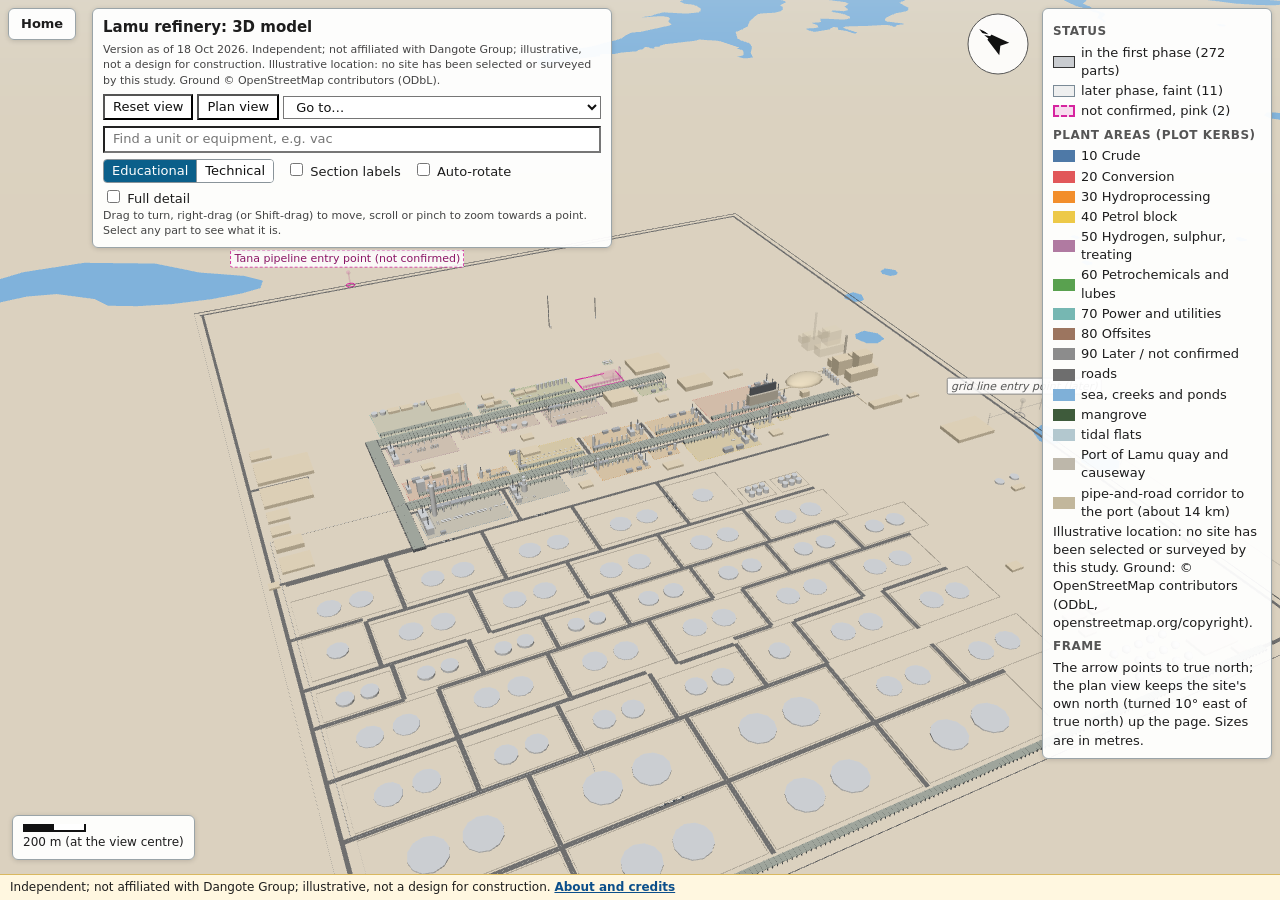
==== 3d/index.html @ 3d07bb98 "Lamu refinery: an illustrative concept (site as of 18 Oct 2026)" ====
<!DOCTYPE html>
<html lang="en">
<head>
<meta charset="utf-8">
<meta name="viewport" content="width=device-width, initial-scale=1">
<title>Lamu refinery: 3D model</title>
<style>
  :root { --ink: #1d1d1d; --muted: #555; --panel: rgba(255,255,255,0.94); --line: #9aa4a8; --basis: #2e7d32;
          --est: #b8860b; --rough: #9c4a1a; }
  html, body { margin: 0; height: 100%; overflow: hidden; font: 13px/1.4 system-ui, "Segoe UI", Arial, sans-serif;
               color: var(--ink); background: #dfe8ee; }
  #view { position: absolute; inset: 0; }
  .panel { position: absolute; background: var(--panel); border: 1px solid var(--line); border-radius: 6px;
           padding: 8px 10px; box-shadow: 0 1px 5px rgba(0,0,0,0.15); box-sizing: border-box; }
  #home { position: absolute; top: 8px; left: 8px; padding: 6px 12px; font-weight: 600; text-decoration: none;
          color: var(--ink); }
  #home:hover { background: #fff; }
  #head { top: 8px; left: 92px; max-width: 520px; }
  #head h1 { font-size: 15px; margin: 0 0 4px; }
  #head .stamp { font-size: 11px; color: #444; }
  #head .tools { margin-top: 6px; display: flex; flex-wrap: wrap; gap: 4px; align-items: center; }
  #head button, #head select, #head input[type=search] { font: inherit; padding: 2px 8px; }
  #head .opts { margin-top: 6px; display: flex; flex-wrap: wrap; gap: 4px 12px; align-items: center; }
  #head .opts label { white-space: nowrap; }
  .seg { display: inline-flex; border: 1px solid #8a949a; border-radius: 4px; overflow: hidden; }
  .seg button { border: 0; background: #fff; padding: 2px 9px; cursor: pointer; }
  .seg button + button { border-left: 1px solid #8a949a; }
  .seg button[aria-pressed=true] { background: #0b5f8a; color: #fff; }
  .find { position: relative; margin-top: 6px; }
  #find { width: 100%; box-sizing: border-box; }
  #hits { position: absolute; left: 0; right: 0; top: 100%; z-index: 5; background: #fff; border: 1px solid var(--line);
          border-radius: 0 0 4px 4px; box-shadow: 0 2px 6px rgba(0,0,0,0.2); display: none; max-height: 50vh; overflow: auto; }
  #hits button { display: block; width: 100%; text-align: left; border: 0; border-bottom: 1px solid #eee; background: #fff;
                 padding: 4px 8px; cursor: pointer; }
  #hits button:hover, #hits button.on { background: #e8f2f8; }
  #hits small { display: block; color: var(--muted); font-size: 11px; }
  #hits .none { padding: 4px 8px; color: var(--muted); }
  #head select { max-width: 100%; min-width: 0; }
  #tour { flex: 1 1 120px; }
  #keybtn { display: none; }
  #legend { top: 8px; right: 8px; width: 230px; max-height: calc(100% - 40px); overflow: auto; }
  #legend h2, #info h2 { font-size: 12px; margin: 6px 0 4px; text-transform: uppercase; letter-spacing: 0.04em;
                         color: var(--muted); }
  #legend .row { display: flex; align-items: center; margin: 2px 0; }
  .sw { width: 22px; height: 12px; margin-right: 6px; flex: none; box-sizing: border-box; }
  .sw.base { background: #c9ccd0; border: 1px solid #333; }
  .sw.later { background: rgba(201,204,208,0.3); border: 1px solid #7a8a96; }
  .sw.nc { background: rgba(214,36,159,0.15); border: 2px dashed #d6249f; }
  #info { left: 8px; bottom: 66px; width: 380px; max-height: calc(100% - 305px); overflow: auto; display: none; }
  #info .kicker { font-size: 11px; color: var(--muted); text-transform: uppercase; letter-spacing: 0.04em;
                  margin-right: 24px; }
  #info h3 { font-size: 15px; margin: 2px 24px 6px 0; }
  #info p { margin: 0 0 6px; }
  #info table { border-collapse: collapse; margin-bottom: 4px; }
  #info td { padding: 1px 8px 1px 0; vertical-align: top; }
  #info td:first-child { color: var(--muted); }
  #info .close { position: sticky; float: right; top: 0; margin: -2px -4px 0 6px; z-index: 2; cursor: pointer;
                 width: 28px; height: 28px; padding: 0;
                 border: 1px solid #b9c0c4; border-radius: 50%; background: #fff; font-size: 15px; line-height: 1;
                 font-weight: 700; color: #333; }
  #info .close:hover { background: #f1f1f1; }
  #info h3 { margin-right: 0; }
  #info .sec { border-left: 4px solid; padding: 1px 0 2px 8px; margin: 8px 0; }
  #info .sec h2 { margin-top: 2px; }
  #info .sec.what { border-color: #4e79a7; } #info .sec.what h2 { color: #35587d; }
  #info .sec.why { border-color: #76b7b2; } #info .sec.why h2 { color: #3f7a76; }
  #info .sec.mass { border-color: #59a14f; } #info .sec.mass h2 { color: #3b7434; }
  #info .sec.energy { border-color: #e8a33d; } #info .sec.energy h2 { color: #9a6200; }
  #info .sec.streams { border-color: #8e6bb0; } #info .sec.streams h2 { color: #654687; }
  #info .sec ul { margin: 2px 0; padding-left: 16px; } #info .sec li { margin: 1px 0; }
  #info .sure { margin: 6px 0 2px; font-size: 12px; color: var(--muted); }
  #info details { margin: 4px 0; }
  #info summary { cursor: pointer; color: #234; }
  #info .small { font-size: 11px; color: var(--muted); }
  #info .note { font-size: 12px; padding: 3px 6px; border-radius: 3px; background: #f6eef4; margin-bottom: 6px; }
  .chip { display: inline-block; padding: 0 7px; border-radius: 9px; color: #fff; font-size: 11px; line-height: 17px;
          font-weight: 600; margin-right: 6px; vertical-align: 1px; white-space: nowrap; }
  h2 .chip { text-transform: none; letter-spacing: 0; margin-left: 6px; }
  .chip.basis { background: var(--basis); } .chip.est { background: var(--est); } .chip.rough { background: var(--rough); }
  #north { position: absolute; right: 250px; top: 12px; width: 64px; height: 64px; }
  #scale { position: absolute; left: 12px; bottom: 14px; }
  #scale .bar { height: 6px; border: 2px solid #111; border-top: none; background:
                linear-gradient(90deg, #111 50%, #fff 50%); }
  #scale .txt { font-size: 12px; margin-top: 2px; }
  #tip { position: absolute; pointer-events: none; background: #222; color: #fff; padding: 2px 6px;
         border-radius: 3px; font-size: 12px; display: none; white-space: nowrap; }
  #labels div { position: absolute; transform: translate(-50%, -100%); font-size: 11px; white-space: nowrap;
                background: rgba(255,255,255,0.85); border: 1px solid #888; border-radius: 2px; padding: 0 3px;
                pointer-events: none; }
  #labels div.nc { border: 1px dashed #d6249f; color: #8a1666; }
  #labels div.later { color: #555; font-style: italic; }
  #labels div.sec { font-size: 12px; font-weight: 600; padding: 1px 5px; border-left-width: 4px; }
  #msg { position: absolute; top: 40%; left: 50%; transform: translate(-50%, -50%); display: none;
         max-width: 520px; font-size: 14px; }
  #caption { position: absolute; left: 50%; bottom: 7%; transform: translateX(-50%); display: none; max-width: 80%;
             text-align: center; font-size: 4.6vh; font-weight: 600; color: #fff; text-shadow: 0 2px 8px rgba(0,0,0,0.6);
             pointer-events: none; }
  body.clean .ui { display: none !important; }
  @media (max-width: 700px) {
    #home { top: 6px; left: 6px; padding: 5px 10px; }
    #head { top: 6px; left: 76px; right: 6px; max-width: none; padding: 6px 8px; }
    #head h1 { font-size: 13px; margin: 0 0 2px; }
    #head .stamp { font-size: 10px; line-height: 1.3; }
    #head .help, #head .gen { display: none; }
    #head .find, #head .opts { margin-top: 4px; }
    #head .opts { font-size: 12px; gap: 3px 10px; }
    body.info-open #north, body.info-open #scale, body.info-open #legend, body.key-open #north,
    body.key-open #scale { display: none; }
    #head .tools { margin-top: 4px; }
    #keybtn { display: inline-block; }
    #legend { display: none; top: auto; bottom: 8px; left: 6px; right: 6px; width: auto; max-height: 45%; }
    #legend.open { display: block; }
    #info { left: 0; right: 0; bottom: 0; width: auto; max-height: 48%; border-radius: 10px 10px 0 0; }
    #north { right: 8px; top: auto; bottom: 52px; width: 44px; height: 44px; }
    #scale { left: 8px; bottom: 8px; padding: 4px 6px; }
  }
</style>
<meta name="color-scheme" content="only light">
<style>
  /* Site round 3: a phone in dark mode must not darken the page's buttons, menus and boxes (the 3D page's
     "Technical" button went white on white). The page is light only, and every control has its own colours;
     :where() keeps these weaker than any rule of the page's own. */
  :root { color-scheme: only light; --pubbar: 26px; }
  :where(button, select, input, textarea) { color: #111; background-color: #fff; }
  @media (max-width: 760px) { :root { --pubbar: 42px; } }
  #pubbar { position: fixed; left: 0; right: 0; bottom: 0; z-index: 3000; box-sizing: border-box; height: var(--pubbar);
            margin: 0; padding: 4px 10px; font: 12px/1.35 system-ui, "Segoe UI", Arial, sans-serif; color: #1d1d1d;
            background: #fff7e0; border-top: 1px solid #d9b860; }
  #pubbar a { color: #0b4f8a; font-weight: 600; white-space: nowrap; }
  #fsbtn { margin-left: 8px; font: inherit; font-weight: 600; padding: 0 8px; border: 1px solid #b08a2c;
           border-radius: 4px; background: #fff; color: #1d1d1d; }
  #fsbtn[hidden] { display: none; }
  body.pubfixed { position: relative; height: calc(100% - var(--pubbar)); }
  body.pubflow #pubbar { position: sticky; flex: none; height: auto; }
</style>
<style>
  #ctlbtn { display: none; }
  @media (max-width: 700px), (max-height: 500px) {
    #head h1 { display: flex; align-items: center; justify-content: space-between; gap: 8px; }
    #ctlbtn { display: inline-block; font: inherit; font-size: 12px; font-weight: 600; padding: 2px 8px; white-space: nowrap; }
    body:not(.ctl-open) #head .stamp, body:not(.ctl-open) #head .tools, body:not(.ctl-open) #head .find,
    body:not(.ctl-open) #head .opts, body:not(.ctl-open) #head .help { display: none; }
  }
  @media (max-height: 500px) and (min-width: 701px) {
    #home { top: 6px; left: 6px; padding: 5px 10px; }
    #head { top: 6px; left: 76px; right: auto; max-width: 52%; padding: 6px 8px; max-height: calc(100% - 12px); overflow: auto; }
    #head h1 { font-size: 13px; margin: 0 0 2px; }
    #head .stamp { font-size: 10px; line-height: 1.3; }
    #head .help { display: none !important; }
    #keybtn { display: inline-block; }
    #legend { display: none; top: 6px; right: 6px; bottom: 6px; width: 240px; max-height: none; }
    #legend.open { display: block; }
    #info { left: auto; right: 6px; top: 6px; bottom: 6px; width: min(380px, 46%); max-height: none; }
    #north { right: 8px; top: auto; bottom: 52px; width: 44px; height: 44px; }
    #scale { left: 8px; bottom: 8px; padding: 4px 6px; }
    body.info-open #north, body.info-open #scale, body.info-open #legend, body.key-open #north,
    body.key-open #scale { display: none; }
  }
</style>
</head>
<body class="pubfixed">
<div id="view"></div>
<div id="labels" class="ui"></div>
<a id="home" class="panel ui" href="../index.html" title="Back to the Lamu site home page">Home</a>
<div id="head" class="panel ui">
  <h1>Lamu refinery: 3D model</h1>
  <div class="stamp">Version as of 18 Oct 2026. Independent; not affiliated with Dangote Group; illustrative, not a design for construction. Illustrative location: no site has been selected or surveyed by this study. Ground © OpenStreetMap contributors (ODbL).</div>
  <div class="tools">
    <button id="reset" type="button">Reset view</button>
    <button id="plan" type="button">Plan view</button>
    <button id="keybtn" type="button">Key</button>
    <select id="tour" aria-label="Go to a view"><option value="">Go to…</option></select>
  </div>
  <div class="find"><input id="find" type="search" placeholder="Find a unit or equipment, e.g. vac"
    aria-label="Find a unit or equipment" autocomplete="off" spellcheck="false"><div id="hits" role="listbox"></div></div>
  <div class="opts">
    <span class="seg" role="group" aria-label="Information"><button id="m-edu" type="button" aria-pressed="true">Educational</button><button id="m-tech" type="button" aria-pressed="false">Technical</button></span>
    <label><input id="all" type="checkbox"> Section labels</label>
    <label><input id="spin" type="checkbox"> Auto-rotate</label>
    <label title="Every part at full detail at any distance. For strong computers."><input id="fulldetail" type="checkbox"> Full detail</label>
  </div>
  <div class="stamp help">Drag to turn, right-drag (or Shift-drag) to move, scroll or pinch to zoom towards a point.
    Select any part to see what it is.</div>
</div>
<div id="legend" class="panel ui"></div>
<div id="info" class="panel ui"></div>
<svg id="north" class="ui" viewBox="-32 -32 64 64" aria-label="North arrow">
  <circle r="30" fill="rgba(255,255,255,0.9)" stroke="#555"/>
  <g id="needle"><polygon points="0,-24 8,8 0,3 -8,8" fill="#111"/>
    <text x="0" y="-11" font-size="11" text-anchor="middle" fill="#fff" font-weight="bold">N</text></g>
</svg>
<div id="scale" class="panel ui"><div class="bar" id="bar"></div><div class="txt" id="scaletxt"></div></div>
<div id="tip" class="ui"></div>
<div id="caption"></div>
<div id="msg" class="panel"></div>
<script src="vendor/three.min.js"></script>
<script src="vendor/OrbitControls.js"></script>
<script src="viewer_kit_process.js"></script>
<script src="viewer_kit_site.js"></script>
<script src="scene.js"></script>
<script>
(function () {
  "use strict";
  var t0 = performance.now();
  var NC = "#d6249f";
  var msg = document.getElementById("msg");
  function fail(text) { msg.textContent = text; msg.style.display = "block"; }
  if (!window.THREE || !THREE.OrbitControls) { fail("The 3D drawing library did not load. Try reloading the page."); return; }
  if (!window.SCENE) { fail("The model data did not load. Try reloading the page."); return; }
  var S = window.SCENE, ext = S.extent;
  var cx = (ext[0] + ext[2]) / 2, cy = (ext[1] + ext[3]) / 2;
  var size = Math.max(ext[2] - ext[0], ext[3] - ext[1]);
  function P(x, y, h) { return new THREE.Vector3(x - cx, h, -(y - cy)); }
  function rad(deg) { return (deg || 0) * Math.PI / 180; }
  var opt = {};
  decodeURIComponent(location.hash.slice(1)).split("&").forEach(function (p) {
    if (!p) return;
    var i = p.indexOf("=");
    opt[i < 0 ? p : p.slice(0, i)] = i < 0 ? true : p.slice(i + 1);
  });
  var PUBLIC = !!(S.meta && S.meta.public);
  var PRIVATE = !!opt["private"] && !PUBLIC;
  var CLEAN = (opt.film || opt.shot || opt.solo || opt.look) && !opt.ui;
  if (CLEAN) document.body.classList.add("clean");
  var KIT = window.KIT = window.KIT || {kinds: {}};
  KIT.kinds = KIT.kinds || {};
  var DEFAULT_STYLE = {ground: 0xd8cfbd, pad: 0xcfc5b0, road: 0x6e6e6e, sea: 0x7fb0d8, metal: 0xc9ccd0,
    metalDark: 0xa9adb3, steel: 0x5a5f66, rail: 0xb5b84a, concrete: 0xbdb7aa, building: 0xd9cdb4, edge: 0x3a3d42,
    stackBand: 0xb8413a, flame: 0xf2a33a};
  KIT.style = KIT.style || {};
  Object.keys(DEFAULT_STYLE).forEach(function (k) { if (KIT.style[k] === undefined) KIT.style[k] = DEFAULT_STYLE[k]; });
  var ST = KIT.style;
  var SKY_TOP = "#9cc0e0", SKY_LOW = "#e8eef1";
  function hex(c) { return new THREE.Color(c); }
  var host = document.getElementById("view");
  var renderer;
  try { renderer = new THREE.WebGLRenderer({ antialias: true, preserveDrawingBuffer: true }); }
  catch (e) { fail("This browser could not start WebGL, which the 3D view needs: " + e.message); return; }
  renderer.setPixelRatio(Math.min(1.5, window.devicePixelRatio || 1));
  host.appendChild(renderer.domElement);
  var scene = new THREE.Scene();
  scene.background = new THREE.Color(SKY_LOW);
  var skyDome = (function () {
    var g = new THREE.SphereGeometry(1, 32, 16), pos = g.attributes.position, col = [], lo = hex(SKY_LOW), hi = hex(SKY_TOP);
    for (var i = 0; i < pos.count; i++) {
      var u = Math.max(0, Math.min(1, pos.getY(i) / 0.45)), c = lo.clone().lerp(hi, Math.pow(u, 0.7));
      col.push(c.r, c.g, c.b);
    }
    g.setAttribute("color", new THREE.Float32BufferAttribute(col, 3));
    var m = new THREE.Mesh(g, new THREE.MeshBasicMaterial({vertexColors: true, side: THREE.BackSide, fog: false,
                                                         depthWrite: false, depthTest: false}));
    m.renderOrder = -10; m.frustumCulled = false;
    scene.add(m);
    return m;
  })();
  scene.fog = new THREE.Fog(SKY_LOW, 4000, 20000);
  var camera = new THREE.PerspectiveCamera(45, 1, 1, size * 20);
  var controls = new THREE.OrbitControls(camera, renderer.domElement);
  controls.enableDamping = true;
  controls.maxPolarAngle = Math.PI / 2 + 0.25;
  controls.screenSpacePanning = false;
  controls.maxDistance = size * 2;
  scene.add(new THREE.HemisphereLight(0xffffff, 0xb9ad97, 0.55));
  var sun = new THREE.DirectionalLight(0xffffff, 0.55);
  sun.position.set(-0.45, 1, 0.75);
  scene.add(sun);
  var fill = new THREE.DirectionalLight(0xffffff, 0.12);
  fill.position.set(0.6, 0.4, -0.7);
  scene.add(fill);
  var mats = {};
  function lambert(name, col, extra) {
    if (mats[name]) return mats[name];
    var o = {color: col};
    for (var k in extra || {}) o[k] = extra[k];
    return (mats[name] = new THREE.MeshLambertMaterial(o));
  }
  function edgeLine() { return mats.vEdge || (mats.vEdge = new THREE.LineBasicMaterial({color: ST.edge,
    transparent: true, opacity: 0.5})); }
  var BIG = 8 * size;
  var cell = 100; while (size / cell > 60) cell *= 2;
  if (PRIVATE) {
    var gsize = Math.ceil(size / cell) * cell;
    var grid = new THREE.GridHelper(gsize, gsize / cell, 0xb9b29c, 0xcdc6b2);
    grid.position.y = 0.05;
    scene.add(grid);
  }
  function clipHalf(poly, a, b, c) {
    var out = [];
    poly.forEach(function (p, i) {
      var q = poly[(i + 1) % poly.length], fp = a * p[0] + b * p[1] + c, fq = a * q[0] + b * q[1] + c;
      if (fp >= 0) out.push(p);
      if ((fp >= 0) !== (fq >= 0)) { var u = fp / (fp - fq); out.push([p[0] + u * (q[0] - p[0]), p[1] + u * (q[1] - p[1])]); }
    });
    return out;
  }
  function seaPoly(s) {
    var sh = S.items.filter(function (it) { return it.id === s.from; })[0];
    if (!sh || s.poly.length < 3) return s.poly;
    var th = rad(sh.rot), a = -Math.sin(th), b = Math.cos(th), c = -(a * sh.x + b * sh.y);
    var mx = 0, my = 0;
    s.poly.forEach(function (p) { mx += p[0] / s.poly.length; my += p[1] / s.poly.length; });
    if (a * mx + b * my + c < 0) { a = -a; b = -b; c = -c; }
    var big = clipHalf(SQUARE, a, b, c);
    if (S.sea.length === 1) landPoly = clipHalf(SQUARE, -a, -b, -c);
    return big.length >= 3 ? big : s.poly;
  }
  var H = BIG / 2, SQUARE = [[cx - H, cy - H], [cx + H, cy - H], [cx + H, cy + H], [cx - H, cy + H]], landPoly = SQUARE;
  function flat(poly, mat, y) {
    var shape = new THREE.Shape(poly.map(function (p) { return new THREE.Vector2(p[0] - cx, p[1] - cy); }));
    var m = new THREE.Mesh(new THREE.ShapeGeometry(shape), mat);
    m.rotation.x = -Math.PI / 2; m.position.y = y;
    scene.add(m);
    return m;
  }
  var G = S.ground, GROUND_COL = {water: ST.sea, inland: ST.sea, tidal: 0xb3c8cf, mangrove: 0x3e5b3b,
                                  paved: ST.concrete};
  function groundFlat(outer, holes, col, order, name) {
    var shape = new THREE.Shape(outer.map(function (p) { return new THREE.Vector2(p[0] - cx, p[1] - cy); }));
    (holes || []).forEach(function (h) {
      shape.holes.push(new THREE.Path(h.map(function (p) { return new THREE.Vector2(p[0] - cx, p[1] - cy); })));
    });
    var m = new THREE.Mesh(new THREE.ShapeGeometry(shape), lambert("g-" + name, col, {depthWrite: false}));
    m.rotation.x = -Math.PI / 2; m.renderOrder = order; m.name = "ground-" + name;
    scene.add(m);
    return m;
  }
  if (G) {
    groundFlat(SQUARE, [], ST.ground, -9, "land");
    var ORDER = {water: -8, inland: -8, tidal: -7, mangrove: -6, paved: -5};
    Object.keys(ORDER).forEach(function (k) {
      (G[k] || []).forEach(function (p) { groundFlat(p.outer, p.holes, GROUND_COL[k], ORDER[k], k); });
    });
    (G.piers || []).forEach(function (pl) {
      for (var i = 0; i + 1 < pl.line.length; i++) {
        var a = pl.line[i], b = pl.line[i + 1], L = Math.hypot(b[0] - a[0], b[1] - a[1]);
        if (L < 0.5) continue;
        var m = new THREE.Mesh(new THREE.PlaneGeometry(L + 12, 12), lambert("g-pier", ST.concrete, {depthWrite: false}));
        m.rotation.order = "YXZ"; m.rotation.y = Math.atan2(b[1] - a[1], b[0] - a[0]); m.rotation.x = -Math.PI / 2;
        m.position.copy(P((a[0] + b[0]) / 2, (a[1] + b[1]) / 2, 0)); m.renderOrder = -4; scene.add(m);
      }
    });
  } else {
    S.sea.forEach(function (s) { flat(seaPoly(s), lambert("sea", ST.sea), 0); });
    flat(landPoly.length >= 3 ? landPoly : SQUARE, lambert("ground", ST.ground), 0);
  }
  var shores = {}; S.shorelines.forEach(function (id) { shores[id] = true; });
  var plotOf = {}, replaced = {};
  (S.equipment || []).forEach(function (e) { if (e.plot) plotOf[e.plot] = true; if (e.ly) replaced[e.ly] = true; });
  var PAD_H = 0.3, KERB_H = 0.35, KERB_W = 0.6;
  var dash = Math.max(2, size / 150);
  function colourOf(it) { return it.status === "not-confirmed" ? NC : it.colour; }
  function faceMat(it, solidOpacity, col) {
    var c = col !== undefined ? col : colourOf(it), key = "f" + new THREE.Color(c).getHexString() + it.status + solidOpacity;
    if (mats[key]) return mats[key];
    if (it.status === "base" && solidOpacity === 1) return (mats[key] = new THREE.MeshLambertMaterial({ color: c }));
    var op = it.status === "base" ? solidOpacity : (it.status === "later" ? 0.22 : 0.16);
    return (mats[key] = new THREE.MeshLambertMaterial({ color: c, transparent: true, opacity: op, depthWrite: false }));
  }
  function edgeMat(it, col) {
    var c = hex(col !== undefined ? col : colourOf(it));
    if (it.status === "not-confirmed")
      return new THREE.LineDashedMaterial({ color: NC, dashSize: dash, gapSize: dash * 0.7 });
    if (it.status === "later")
      return new THREE.LineBasicMaterial({ color: c, transparent: true, opacity: 0.75 });
    return new THREE.LineBasicMaterial({ color: c.clone().multiplyScalar(0.45) });
  }
  function lines(geom, it, col) {
    var l = new THREE.LineSegments(geom, edgeMat(it, col));
    if (it.status === "not-confirmed") l.computeLineDistances();
    return l;
  }
  function solid(geom, it, opacity, col) {
    var g = new THREE.Group();
    var mesh = new THREE.Mesh(geom, faceMat(it, opacity, col));
    g.add(mesh); g.add(lines(new THREE.EdgesGeometry(geom, 30), it, col));
    return { group: g, pick: mesh };
  }
  function pad(it) {
    var g = new THREE.Group(), area = colourOf(it);
    var tint = hex(ST.pad).lerp(hex(area), 0.1);
    var slab = new THREE.Mesh(new THREE.BoxGeometry(it.w, PAD_H, it.d), faceMat(it, 1, tint.getHex()));
    slab.position.y = PAD_H / 2; g.add(slab);
    var kerbMat = faceMat(it, 1, hex(area).lerp(hex(ST.concrete), 0.25).getHex());
    [[0, it.d / 2 - KERB_W / 2, it.w, KERB_W], [0, -it.d / 2 + KERB_W / 2, it.w, KERB_W],
     [it.w / 2 - KERB_W / 2, 0, KERB_W, it.d], [-it.w / 2 + KERB_W / 2, 0, KERB_W, it.d]].forEach(function (k) {
      var m = new THREE.Mesh(new THREE.BoxGeometry(k[2], KERB_H, k[3]), kerbMat);
      m.position.set(k[0], PAD_H + KERB_H / 2, -k[1]); g.add(m);
    });
    if (it.status === "not-confirmed") {
      var e = lines(new THREE.EdgesGeometry(new THREE.BoxGeometry(it.w, PAD_H + KERB_H + 0.2, it.d)), it);
      e.position.y = (PAD_H + KERB_H) / 2; g.add(e);
    }
    return { group: g, pick: slab, top: PAD_H, base: true };
  }
  function rack(it) {
    var r = solid(new THREE.BoxGeometry(it.w, it.h, it.d), it, 0.3, ST.steel);
    var alongX = it.w >= it.d, L = alongX ? it.w : it.d, B = alongX ? it.d : it.w;
    var n = Math.max(2, Math.min(60, Math.round(L / Math.max(6, L / 24)))), pts = [];
    for (var i = 0; i <= n; i++) {
      var s = -L / 2 + L * i / n, hh = it.h / 2;
      var q = [[s, -hh, -B / 2], [s, hh, -B / 2], [s, hh, -B / 2], [s, hh, B / 2], [s, hh, B / 2], [s, -hh, B / 2],
               [s, 0, -B / 2], [s, 0, B / 2]];
      q.forEach(function (v) { pts.push(alongX ? new THREE.Vector3(v[0], v[1], v[2])
                                              : new THREE.Vector3(v[2], v[1], v[0])); });
    }
    r.group.add(lines(new THREE.BufferGeometry().setFromPoints(pts), it, ST.steel));
    return r;
  }
  function lineKind(it) {
    var l = it.label || "";
    if (shores[it.id]) return "shore";
    if (/sterile area/i.test(l)) return "sterile";
    if (/subsea/i.test(l)) return "subsea";
    if (/corridor/i.test(l)) return "corridor";
    if (/fence/i.test(l)) return "fence";
    if (/road/i.test(l)) return "road";
    return "strip";
  }
  function strip(it) {
    var k = lineKind(it), col = k === "road" ? ST.road : k === "fence" ? ST.steel : k === "shore" ? 0xc8bc9f : undefined;
    var wide = k === "fence" ? 0.25 : k === "shore" ? 4 : Math.max(it.d, 1.5), tall = Math.max(it.h, k === "road" ? 0.12 : 0.4);
    var g = new THREE.Group();
    var mesh = new THREE.Mesh(new THREE.BoxGeometry(it.w, tall, wide), faceMat(it, 1, col));
    mesh.position.y = tall / 2; g.add(mesh);
    if (it.status === "not-confirmed") {
      g.add(lines(new THREE.BufferGeometry().setFromPoints(
        [new THREE.Vector3(-it.w / 2, tall + 0.3, 0), new THREE.Vector3(it.w / 2, tall + 0.3, 0)]), it));
    }
    return { group: g, pick: mesh, top: tall, base: true };
  }
  function corridor(it) {
    var g = new THREE.Group(), L = it.w + it.d, W = it.d;
    var track = new THREE.Mesh(new THREE.BoxGeometry(L, 0.3, W * 0.5), lambert("corr-track", 0xc2b79c));
    track.position.set(0, 0.15, -W * 0.18); g.add(track);
    var road = new THREE.Mesh(new THREE.BoxGeometry(L, 0.25, W * 0.25), lambert("road", ST.road));
    road.position.set(0, 0.13, W * 0.3); g.add(road);
    [-0.36, -0.27, -0.18, -0.09, 0].forEach(function (f, i) {
      var r = i < 2 ? 0.61 : 0.31;
      var p = new THREE.Mesh(new THREE.CylinderGeometry(r, r, L, 10), lambert("metal", ST.metal));
      p.rotation.z = Math.PI / 2; p.position.set(0, 0.3 + 0.6 + r, f * W); g.add(p);
    });
    return { group: g, pick: track, top: 2, base: true };
  }
  function subsea(it) {
    var g = new THREE.Group();
    var l = new THREE.Line(new THREE.BufferGeometry().setFromPoints([new THREE.Vector3(-it.w / 2, 0.5, 0),
      new THREE.Vector3(it.w / 2, 0.5, 0)]), new THREE.LineBasicMaterial({color: 0x3f74a3}));
    g.add(l);
    var rib = new THREE.Mesh(new THREE.PlaneGeometry(it.w, Math.max(it.d, 25)),
      new THREE.MeshBasicMaterial({color: 0x2c5a85, transparent: true, opacity: 0.55, depthWrite: false}));
    rib.rotation.x = -Math.PI / 2; rib.position.y = 0.2; rib.renderOrder = -3; g.add(rib);
    var pick = new THREE.Mesh(new THREE.BoxGeometry(it.w, 1, Math.max(it.d, 6)), faceMat(it, 1));
    pick.visible = false; pick.position.y = 0.5; g.add(pick);
    return { group: g, pick: pick, top: 1, base: true };
  }
  function sterile(it) {
    var R = Math.max(it.w, it.d) / 2, wr = Math.max(2, R * 0.008), g = new THREE.Group();
    var ring = new THREE.Mesh(new THREE.RingGeometry(R - wr, R, 128), faceMat(it, 1, 0xc39a5c));
    ring.rotation.x = -Math.PI / 2; ring.position.y = 0.15; g.add(ring);
    if (KIT.kinds.flare) ring.visible = false;
    return { group: g, pick: ring, top: 0.2, base: true };
  }
  function pin(it) {
    var rr = 3, tall = Math.max(it.h, 60);
    var g = new THREE.Group();
    var stem = new THREE.Mesh(new THREE.CylinderGeometry(rr, rr, tall, 12), faceMat(it, 1));
    stem.position.y = tall / 2; g.add(stem);
    var ball = new THREE.Mesh(new THREE.SphereGeometry(rr * 3, 20, 12), faceMat(it, 1));
    ball.position.y = tall; g.add(ball);
    var ring = [], R = rr * 6;
    for (var i = 0; i < 48; i++) {
      var a0 = 2 * Math.PI * i / 48, a1 = 2 * Math.PI * (i + 1) / 48;
      ring.push(new THREE.Vector3(R * Math.cos(a0), 0.3, R * Math.sin(a0)),
                new THREE.Vector3(R * Math.cos(a1), 0.3, R * Math.sin(a1)));
    }
    g.add(lines(new THREE.BufferGeometry().setFromPoints(ring), it));
    stem.userData.item = it; ball.userData.item = it;
    return { group: g, pick: ball, also: stem, top: tall + rr * 3, base: true };
  }
  var picks = [], labels = [], labelHost = document.getElementById("labels"), itemGroups = [];
  var byId = {};
  S.items.forEach(function (it) {
    byId[it.id] = {type: "item", it: it};
    if (replaced[it.id]) return;
    var r;
    if (plotOf[it.id]) r = pad(it);
    else if (it.shape === "box") r = solid(new THREE.BoxGeometry(it.w, it.h, it.d), it, 1,
                                           it.status === "base" ? ST.building : undefined);
    else if (it.shape === "cylinder") {
      var geo = new THREE.CylinderGeometry(it.w / 2, it.w / 2, it.h, 40);
      geo.scale(1, 1, it.d / it.w);
      r = solid(geo, it, 1, it.status === "base" ? ST.metal : undefined);
    } else if (it.shape === "rack") r = rack(it);
    else if (it.shape === "line") r = lineKind(it) === "sterile" ? sterile(it) : lineKind(it) === "subsea" ? subsea(it)
                                   : lineKind(it) === "corridor" ? corridor(it) : strip(it);
    else r = pin(it);
    var g = r.group;
    g.position.copy(P(it.x, it.y, r.base ? 0 : it.h / 2));
    g.rotation.y = rad(it.rot);
    scene.add(g);
    itemGroups.push({group: g, it: it});
    r.pick.userData.item = it; picks.push(r.pick); if (r.also) picks.push(r.also);
    it._group = g;
    if (PRIVATE || it.shape === "point") {
      var el = document.createElement("div");
      el.textContent = it.label;
      if (it.status !== "base") el.className = it.status === "later" ? "later" : "nc";
      labelHost.appendChild(el);
      labels.push({ el: el, it: it, at: P(it.x, it.y, (r.top || it.h) + 15), always: it.shape === "point" });
    }
  });
  var ctx = {THREE: THREE, style: ST, mats: {}};
  function genericLod(group, d) {
    group.children.forEach(function (c) {
      var n = c.name;
      if (n === "access") c.visible = d < 600;
      else if (n === "detail") c.visible = d < 1200;
      else if (n === "deck") c.visible = d < 1800;
      else if (n === "edges") c.visible = d < 2500;
    });
  }
  var UBOX = new THREE.BoxGeometry(1, 1, 1);
  function FB(kind) { this.kind = kind; this.parts = []; this.edges = []; }
  FB.prototype.add = function (geo, mat, x, y, z, sx, sy, sz, ry, edge) {
    var m = new THREE.Mesh(geo, mat);
    m.position.set(x, y, z); m.scale.set(sx, sy, sz); m.rotation.y = ry || 0;
    this.parts.push(m);
    if (edge) { var e = new THREE.LineSegments(edgeGeo(geo), edgeLine()); e.position.copy(m.position);
                e.scale.copy(m.scale); e.rotation.copy(m.rotation); this.edges.push(e); }
  };
  FB.prototype.done = function () {
    var g = new THREE.Group(), b = new THREE.Group(), e = new THREE.Group();
    b.name = "body"; e.name = "edges";
    this.parts.forEach(function (p) { b.add(p); }); this.edges.forEach(function (p) { e.add(p); });
    g.add(b); if (this.edges.length) g.add(e);
    g.userData.kit = "fallback"; g.name = this.kind;
    return g;
  };
  var EG = {};
  function edgeGeo(geo) { return EG[geo.uuid] || (EG[geo.uuid] = new THREE.EdgesGeometry(geo, 30)); }
  var GCYL = new THREE.CylinderGeometry(0.5, 0.5, 1, 40), GCYLS = new THREE.CylinderGeometry(0.5, 0.5, 1, 10),
      GCONE = new THREE.CylinderGeometry(0.02, 0.5, 1, 40), GSPH = new THREE.SphereGeometry(0.5, 32, 16),
      GDOME = new THREE.SphereGeometry(0.5, 40, 10, 0, Math.PI * 2, 0, Math.PI / 2);
  function fallback(eq) {
    var D = eq.dims || {}, O = eq.opts || {}, z0 = 0, top = Math.max(1, (eq.top || 5) - (eq.z0 || 0));
    var L = (eq.fp && eq.fp[0]) || 10, W = (eq.fp && eq.fp[1]) || 10, b = new FB(eq.kind);
    var metal = lambert("fbMetal", ST.metal), dark = lambert("fbDark", ST.metalDark), steel = lambert("fbSteel", ST.steel),
        conc = lambert("fbConc", ST.concrete), bld = lambert("fbBld", ST.building);
    var d = D.d || Math.min(L, W), h = D.h || top, i, n;
    switch (eq.kind) {
      case "tank_cone": case "tank_dome": case "tank_floating":
        b.add(GCYL, metal, 0, h / 2, 0, d, h, d, 0, true);
        if (eq.kind === "tank_cone") b.add(GCONE, dark, 0, h + d * 0.04, 0, d, d * 0.08, d);
        else if (eq.kind === "tank_dome") b.add(GDOME, dark, 0, h, 0, d, d * 0.24, d);
        else b.add(GCYL, dark, 0, h - 1.2, 0, d * 0.97, 0.3, d * 0.97);
        break;
      case "sphere":
        var ys = top - d / 2;
        b.add(GSPH, metal, 0, ys, 0, d, d, d, 0, false);
        for (i = 0; i < 8; i++) { var a = i * Math.PI / 4;
          b.add(GCYLS, steel, Math.cos(a) * d * 0.45, ys / 2, Math.sin(a) * d * 0.45, 0.9, ys, 0.9); }
        break;
      case "chimney":
        b.add(GCYL, conc, 0, h / 2, 0, d, h, d, 0, true);
        for (i = 0; i < 3; i++) b.add(GCYL, lambert("fbBand", ST.stackBand), 0, h - 2 - i * 8, 0, d * 1.02, 3, d * 1.02);
        break;
      case "flare":
        h = D.h || top;
        b.add(GCYL, steel, 0, h / 2, 0, Math.max(1.5, (O.tip_d || 1.5) * 1.2), h, Math.max(1.5, (O.tip_d || 1.5) * 1.2));
        b.add(GCONE, lambert("fbFlame", ST.flame), 0, h + 3, 0, 4, 6, 4);
        break;
      case "bund":
        var hb = D.h || top;
        [[0, W / 2, L, 0.6], [0, -W / 2, L, 0.6], [L / 2, 0, 0.6, W], [-L / 2, 0, 0.6, W]].forEach(function (k) {
          b.add(UBOX, conc, k[0], hb / 2, -k[1], k[2], hb, k[3], 0, false); });
        break;
      case "spm":
        b.add(GCYL, lambert("fbBuoy", 0xd9a33a), 0, 1.5, 0, 12, 3, 12, 0, true);
        break;
      case "trestle": case "jetty_head": case "conveyor":
        var deckT = eq.kind === "conveyor" ? 2.5 : 1.5, yd = top - deckT, step = eq.kind === "conveyor" ? 20 : 30;
        b.add(UBOX, eq.kind === "conveyor" ? bld : conc, 0, yd + deckT / 2, 0, L, deckT, W, 0, true);
        n = Math.max(1, Math.round(L / step));
        for (i = 0; i <= n; i++) b.add(GCYLS, eq.kind === "conveyor" ? steel : conc, -L / 2 + L * i / n, yd / 2, 0,
                                       eq.kind === "conveyor" ? 0.6 : 1.4, yd, eq.kind === "conveyor" ? 0.6 : 1.4);
        break;
      case "coke_dome":
        b.add(GDOME, bld, 0, 0, 0, L, (D.h || top) * 2, W, 0, true);
        break;
      default:
        b.add(UBOX, eq.kind === "cfb_boiler" ? metal : bld, 0, top / 2, 0, L, top, W, 0, true);
    }
    return b.done();
  }
  function buildEq(eq) {
    var k = KIT.kinds[eq.kind], g = null;
    if (k && k.build) {
      try { g = k.build(eq, ctx); } catch (err) { if (window.console) console.warn("kit build failed", eq.id, err); }
    }
    if (!g) g = fallback(eq);
    return g;
  }
  function kitOf(eq, g) { return (g && g.userData && g.userData.kit) || (KIT.kinds[eq.kind] && KIT.kinds[eq.kind].kit) ||
                                 "fallback"; }
  function baseOf(eq) { return eq.plot ? PAD_H : 0; }
  function placeGroup(g, eq) {
    g.position.copy(P(eq.x, eq.y, baseOf(eq) + (eq.z0 || 0)));
    g.rotation.y = rad(eq.rot);
    g.updateMatrixWorld(true);
  }
  function mergeGeoms(list, isMesh) {
    var g0 = list[0].g, names = Object.keys(g0.attributes).sort(), nv = 0, ni = 0;
    list.forEach(function (e) { var c = e.g.attributes.position.count; nv += c; ni += e.g.index ? e.g.index.count : c; });
    var arrs = {};
    names.forEach(function (n) { arrs[n] = new Float32Array(nv * g0.attributes[n].itemSize); });
    var I = nv > 65535 ? new Uint32Array(ni) : new Uint16Array(ni);
    var v = new THREE.Vector3(), nm = new THREE.Matrix3(), vo = 0, io = 0;
    list.forEach(function (e) {
      var g = e.g, m = e.m, c = g.attributes.position.count, k;
      nm.getNormalMatrix(m);
      names.forEach(function (n) {
        var a = g.attributes[n], s = a.itemSize, dst = arrs[n], o = vo * s;
        if (n === "position" || n === "normal") {
          for (k = 0; k < c; k++) {
            v.fromBufferAttribute(a, k);
            if (n === "position") v.applyMatrix4(m); else v.applyMatrix3(nm).normalize();
            dst[o++] = v.x; dst[o++] = v.y; dst[o++] = v.z;
          }
        } else {
          for (k = 0; k < c; k++) {
            dst[o++] = a.getX(k); if (s > 1) dst[o++] = a.getY(k); if (s > 2) dst[o++] = a.getZ(k); if (s > 3) dst[o++] = a.getW(k);
          }
        }
      });
      var flip = isMesh && m.determinant() < 0, idx = g.index ? g.index.array : null, cnt = idx ? idx.length : c;
      if (isMesh) {
        for (k = 0; k + 2 < cnt; k += 3) {
          var a0 = idx ? idx[k] : k, a1 = idx ? idx[k + 1] : k + 1, a2 = idx ? idx[k + 2] : k + 2;
          I[io++] = vo + a0;
          if (flip) { I[io++] = vo + a2; I[io++] = vo + a1; } else { I[io++] = vo + a1; I[io++] = vo + a2; }
        }
      } else for (k = 0; k < cnt; k++) I[io++] = vo + (idx ? idx[k] : k);
      vo += c;
    });
    var out = new THREE.BufferGeometry();
    names.forEach(function (n) { out.setAttribute(n, new THREE.BufferAttribute(arrs[n], g0.attributes[n].itemSize)); });
    out.setIndex(new THREE.BufferAttribute(io === I.length ? I : I.slice(0, io), 1));
    out.computeBoundingSphere(); out.computeBoundingBox();
    return out;
  }
  var ghostCache = {};
  function statusMat(mat, status) {
    if (status === "base") return mat;
    var key = mat.uuid + status;
    if (ghostCache[key]) return ghostCache[key];
    var m = mat.clone();
    m.transparent = true; m.depthWrite = false;
    m.opacity = (status === "later" ? 0.3 : 0.24) * (mat.opacity === undefined ? 1 : mat.opacity);
    if (status === "not-confirmed" && m.color) m.color = m.color.clone().lerp(hex(NC), 0.55);
    return (ghostCache[key] = m);
  }
  var FAR_D = 1400, MOVE_FAR_D = 450, slow = false, FULL = false;
  var IC = new THREE.CylinderGeometry(0.5, 0.5, 1, 12), IH = new THREE.SphereGeometry(0.5, 12, 4, 0, Math.PI * 2, 0, Math.PI / 2),
      ICX = new THREE.CylinderGeometry(0.5, 0.5, 1, 10).rotateZ(Math.PI / 2), IS = new THREE.SphereGeometry(0.5, 12, 8);
  function farParts(eq) {
    var D = eq.dims || {}, O = eq.opts || {}, out = [], top = Math.max(1, (eq.top || 5) - (eq.z0 || 0));
    var L = (eq.fp && eq.fp[0]) || 10, W = (eq.fp && eq.fp[1]) || 10, i, n;
    function put(geo, col, x, y, z, sx, sy, sz) { out.push({g: geo, col: col, m: new THREE.Matrix4().compose(
      new THREE.Vector3(x, y, z), new THREE.Quaternion(), new THREE.Vector3(sx, sy, sz))}); }
    var d = D.d || Math.min(L, W), h = D.h || top;
    switch (eq.kind) {
      case "column": case "vacuum_column": case "drum_v": case "reactor": case "heater_cyl":
      case "tank_cone": case "tank_dome": case "tank_floating": case "chimney":
        var rt = eq.kind === "vacuum_column" && O.d_top ? O.d_top : d, hs = eq.kind === "heater_cyl" ? h : top - rt * 0.25;
        if (eq.kind === "vacuum_column") { put(IC, "metal", 0, h * 0.25, 0, d, h * 0.5, d); put(IC, "metal", 0, h * 0.625, 0, rt, h * 0.25 + 1, rt); }
        else put(IC, eq.kind === "chimney" ? "concrete" : "metal", 0, Math.min(h, hs) / 2, 0, d, Math.min(h, hs), d);
        if (/column|drum_v|reactor/.test(eq.kind)) put(IH, "metal", 0, Math.min(h, hs) - 0.01, 0, rt, rt * 0.5, rt);
        if (eq.kind === "heater_cyl" && O.stack_h) put(IC, "steel", 0, (h + O.stack_h) / 2, 0, d * 0.25, O.stack_h - h, d * 0.25);
        break;
      case "drum_h": case "desalter": case "exchanger":
        var nv = eq.kind === "drum_h" ? 1 : Math.max(1, Math.round(O.n || 2)), dl = D.l || L;
        var rows = eq.kind === "exchanger" ? Math.ceil(nv / 2) : nv, pitch = W / rows;
        for (i = 0; i < rows; i++) put(ICX, "metal", 0, d * 0.5 + 1.4, -W / 2 + pitch * (i + 0.5), dl, d, d);
        break;
      case "rack":
        var tiers = Math.max(1, Math.round(O.tiers || 3)), yt = 6 + 2.2 * (tiers - 1), rl = D.l || L, rw = D.w || W;
        for (i = 0; i < tiers; i++) put(UBOX, "pipe", 0, 6 + 2.2 * i + 0.35, 0, rl, 0.7, rw * 0.9);
        n = Math.max(1, Math.round(rl / 12));
        for (i = 0; i <= n; i++) put(UBOX, "steel", -rl / 2 + rl * i / n, yt / 2, 0, 0.5, yt, rw);
        break;
      case "sphere":
        put(IS, "metal", 0, top - d / 2, 0, d, d, d);
        break;
      case "heater_box": case "reformer":
        put(UBOX, "metal", 0, h / 2, 0, D.w || L, h, D.d || W);
        if (O.stack_h) put(IC, "steel", 0, (h + O.stack_h) / 2, 0, 3, Math.max(1, O.stack_h - h), 3);
        break;
      case "bund":
        var hb = D.h || top;
        [[0, W / 2, L, 0.6], [0, -W / 2, L, 0.6], [L / 2, 0, 0.6, W], [-L / 2, 0, 0.6, W]].forEach(function (k) {
          put(UBOX, "concrete", k[0], hb / 2, -k[1], k[2], hb, k[3]); });
        if (!(eq.opts && eq.opts.role)) put(UBOX, "gravel", 0, 0.12, 0, L, 0.25, W);
        break;
      case "flare":
        put(IC, "steel", 0, h / 2, 0, 2.5, h, 2.5);
        break;
      case "trestle": case "jetty_head": case "conveyor":
        put(UBOX, eq.kind === "conveyor" ? "building" : "concrete", 0, top - 1.25, 0, L, 2.5, W);
        break;
      case "spm":
        put(IC, "metalDark", 0, 1.5, 0, 12, 3, 12);
        break;
      case "coke_dome":
        put(IH, "building", 0, 0, 0, L, top * 2, W);
        break;
      case "coker":
        var dh = O.deck_h || top * 0.6;
        put(UBOX, "concrete", 0, dh / 2, 0, L, dh, W);
        put(UBOX, "steel", 0, (dh + top) / 2, 0, L * 0.9, top - dh, W * 0.3);
        break;
      case "pylon":
        put(IC, "steel", 0, h / 2, 0, 2.5, h, 2.5);
        if (O.next) out.push({g: UBOX, col: "steel", m: new THREE.Matrix4().compose(new THREE.Vector3(O.next[0] / 2,
          h * 0.62, O.next[1] / 2), new THREE.Quaternion().setFromAxisAngle(new THREE.Vector3(0, 1, 0),
          -Math.atan2(O.next[1], O.next[0])), new THREE.Vector3(Math.hypot(O.next[0], O.next[1]), 1.2, 1.2))});
        break;
      default:
        put(UBOX, /air_cooler|compressor/.test(eq.kind) ? "metalDark" : eq.kind === "rfcc" ? "metal" : "building",
            0, top / 2, 0, L, top, W);
    }
    return out;
  }
  function farMat(col, status) {
    var base = lambert("far_" + col, col === "pipe" ? 0x9da39a : col === "gravel" ? 0xc0b6a2 :
                       ST[col] !== undefined ? ST[col] : ST.metal);
    return statusMat(base, status);
  }
  var TILE = 400, chunks = {}, chunkList = [], eqById = {}, proxies = [], equipRoot = new THREE.Group();
  scene.add(equipRoot);
  var PMAT = new THREE.MeshBasicMaterial();
  function proxyFor(eq) {
    var h = Math.max(1, (eq.top || 5) - (eq.z0 || 0)), fp = eq.fp || [10, 10];
    var m = new THREE.Mesh(UBOX, PMAT);
    m.scale.set(Math.max(1, fp[0]), h, Math.max(1, fp[1]));
    m.position.copy(P(eq.x, eq.y, baseOf(eq) + (eq.z0 || 0) + h / 2));
    m.rotation.y = rad(eq.rot);
    m.updateMatrixWorld(true);
    m.userData.eq = eq;
    return m;
  }
  function collect(g, add) {
    g.children.forEach(function (layer) {
      var ln = layer.isMesh || layer.isLine ? "body" : (layer.name || "body");
      layer.traverse(function (o) {
        if (!o.geometry || !o.geometry.attributes.position || !o.visible) return;
        var type = o.isLineSegments ? "L" : o.isLine ? "l" : o.isMesh ? "M" : null;
        if (!type || Array.isArray(o.material)) return;
        add(ln, type, o);
      });
    });
  }
  var LYB = {}; S.items.forEach(function (it) { LYB[it.id] = it; });
  function adapt(eq0) {
    var eq = {}, k;
    for (k in eq0) eq[k] = eq0[k];
    eq.opts = {}; for (k in eq0.opts || {}) eq.opts[k] = eq0.opts[k];
    if (eq.kind === "cfb_boiler" && eq.opts.baghouse === undefined) eq.opts.baghouse = false;
    var ly = eq.ly && LYB[eq.ly];
    if (eq.kind === "coke_dome" && ly && eq.opts.l === undefined && Math.max(ly.w, ly.d) > (eq.dims.d || 0) + 1) {
      eq.opts.l = Math.max(ly.w, ly.d);
      eq.fp = [eq.opts.l, Math.min(ly.w, ly.d)];
      if (ly.d > ly.w) eq.rot = (eq.rot || 0) + 90;
    }
    return eq;
  }
  var tBuild = performance.now();
  (S.equipment || []).map(adapt).forEach(function (eq) {
    var px = proxyFor(eq);
    proxies.push(px); eqById[eq.id] = {type: "eq", eq: eq, proxy: px}; byId[eq.id] = eqById[eq.id];
    if (opt.solo) return;
    var g = buildEq(eq), kit = kitOf(eq, g);
    placeGroup(g, eq);
    var key = [eq.unit, eq.status, kit, Math.floor(eq.x / TILE), Math.floor(eq.y / TILE)].join("|");
    var c = chunks[key];
    if (!c) {
      c = chunks[key] = {key: key, unit: eq.unit, area: eq.area, status: eq.status, kit: kit, parts: {}, farParts: {},
                         box: new THREE.Box3(), group: new THREE.Group(), full: new THREE.Group(),
                         far: new THREE.Group(), last: -1, isFar: null, kinds: {},
                         lod: (KIT.kinds[eq.kind] && KIT.kinds[eq.kind].lod) || genericLod};
      c.group.name = key; c.full.name = "full"; c.far.name = "far";
      c.group.add(c.full); c.group.add(c.far);
      chunkList.push(c);
    }
    c.box.union(new THREE.Box3().setFromObject(px));
    c.kinds[eq.kind] = true;
    farParts(eq).forEach(function (fp) {
      (c.farParts[fp.col] || (c.farParts[fp.col] = [])).push({g: fp.g, m: g.matrixWorld.clone().multiply(fp.m)});
    });
    collect(g, function (ln, type, o) {
      if (eq.status !== "base" && ln === "shadow") return;
      var pk = ln + "|" + type + "|" + o.material.uuid + "|" + Object.keys(o.geometry.attributes).sort().join(",");
      var p = c.parts[pk] || (c.parts[pk] = {layer: ln, type: type, mat: o.material, ro: o.renderOrder, list: []});
      p.list.push({g: o.geometry, m: o.matrixWorld.clone()});
    });
  });
  var nTris = 0, nFarTris = 0;
  chunkList.forEach(function (c) {
    var layers = {};
    Object.keys(c.parts).sort().forEach(function (pk) {
      var p = c.parts[pk], geo = mergeGeoms(p.list, p.type === "M"), mat = statusMat(p.mat, c.status), obj;
      obj = p.type === "M" ? new THREE.Mesh(geo, mat) : p.type === "L" ? new THREE.LineSegments(geo, mat)
          : new THREE.Line(geo, mat);
      obj.renderOrder = p.ro || 0;
      obj.matrixAutoUpdate = false;
      if (p.type === "M") nTris += geo.index.count / 3;
      var lg = layers[p.layer];
      if (!lg) { lg = layers[p.layer] = new THREE.Group(); lg.name = p.layer; lg.matrixAutoUpdate = false; c.full.add(lg); }
      lg.add(obj);
    });
    Object.keys(c.farParts).sort().forEach(function (col) {
      var m = new THREE.Mesh(mergeGeoms(c.farParts[col], true), farMat(col, c.status));
      m.matrixAutoUpdate = false; c.far.add(m); nFarTris += m.geometry.index.count / 3;
    });
    c.parts = null; c.farParts = null;
    c.group.matrixAutoUpdate = false; c.full.matrixAutoUpdate = false; c.far.matrixAutoUpdate = false;
    equipRoot.add(c.group);
  });
  var buildMs = performance.now() - tBuild;
  var pipeMat = lambert("pipe", ST.metalDark), GTUBE = new THREE.CylinderGeometry(1, 1, 1, 12, 1, true),
      GBALL = new THREE.SphereGeometry(1, 12, 8), UP = new THREE.Vector3(0, 1, 0), pipeMeshes = [];
  if (!opt.solo) (S.pipes || []).forEach(function (p) {
    var r = Math.max(0.15, (p.d || 0.5) / 2), list = [], pts = p.pts.map(function (q) { return P(q[0], q[1], q[2]); });
    for (var i = 0; i + 1 < pts.length; i++) {
      var a = pts[i], b = pts[i + 1], dir = b.clone().sub(a), L = dir.length();
      if (L < 0.01) continue;
      var m = new THREE.Matrix4().compose(a.clone().add(b).multiplyScalar(0.5),
        new THREE.Quaternion().setFromUnitVectors(UP, dir.normalize()), new THREE.Vector3(r, L, r));
      list.push({g: GTUBE, m: m});
      if (i > 0) list.push({g: GBALL, m: new THREE.Matrix4().compose(a, new THREE.Quaternion(), new THREE.Vector3(r, r, r))});
    }
    if (!list.length) return;
    var mesh = new THREE.Mesh(mergeGeoms(list, true), pipeMat);
    mesh.userData.pipe = p; mesh.matrixAutoUpdate = false;
    scene.add(mesh); pipeMeshes.push(mesh); byId[p.id] = {type: "pipe", p: p, mesh: mesh};
    nTris += mesh.geometry.index.count / 3;
  });
  var FD = S.film, FILM_DETAIL = !!FD && !opt.solo && !!(opt.film || opt.detail || FD.on);
  var NO_BUOYS = FILM_DETAIL && !!opt.film;
  var detailRoot = new THREE.Group(), detailStats = null;
  detailRoot.name = "film-detail";
  function buildDetail() {
    var parts = {}, st = {tanker: 0, roads: 0, people: 0, trucks: 0, nPeople: 0, nTrucks: 0, meshes: 0};
    function kitItem(kind, dims, opts, x, y, z, rot, what) {
      var k = KIT.kinds[kind];
      if (!k) return;
      var g = k.build({id: "film-" + kind, kind: kind, dims: dims, opts: opts || {}}, ctx);
      g.position.copy(P(x, y, z)); g.rotation.y = rad(rot); g.updateMatrixWorld(true);
      collect(g, function (ln, type, o) {
        if (ln === "shadow") return;
        var pk = type + "|" + o.material.uuid + "|" + Object.keys(o.geometry.attributes).sort().join(",");
        var q = parts[pk] || (parts[pk] = {type: type, mat: o.material, ro: o.renderOrder, list: []});
        q.list.push({g: o.geometry, m: o.matrixWorld.clone()});
        if (type === "M") st[what] += (o.geometry.index ? o.geometry.index.count : o.geometry.attributes.position.count) / 3;
      });
    }
    var T = FD.tanker;
    if (T) kitItem("tanker", {l: T.l}, {b: T.b, waterline: true}, T.at[0], T.at[1], 0, T.rot, "tanker");
    (FD.groups || []).forEach(function (grp) {
      grp.trucks.forEach(function (t) { kitItem("fuel_truck", {l: FD.truck_l}, {}, t[0], t[1], t[2], t[3], "trucks"); st.nTrucks++; });
      grp.people.forEach(function (q) { kitItem("person", {h: FD.person_h}, {}, q[0], q[1], q[2], q[3], "people"); st.nPeople++; });
    });
    Object.keys(parts).sort().forEach(function (pk) {
      var q = parts[pk], geo = mergeGeoms(q.list, q.type === "M");
      var o = q.type === "M" ? new THREE.Mesh(geo, q.mat) : q.type === "L" ? new THREE.LineSegments(geo, q.mat) : new THREE.Line(geo, q.mat);
      o.renderOrder = q.ro || 0; o.matrixAutoUpdate = false; detailRoot.add(o); st.meshes++;
    });
    var pos = [], idx = [], dpos = [], didx = [];
    function quad(arr, ix, a, b, w, h) {
      var dx = b[0] - a[0], dy = b[1] - a[1], L = Math.hypot(dx, dy), nx = -dy / L * w / 2, ny = dx / L * w / 2, n = arr.length / 3;
      [[a[0] - nx, a[1] - ny], [b[0] - nx, b[1] - ny], [b[0] + nx, b[1] + ny], [a[0] + nx, a[1] + ny]].forEach(function (c) {
        var v = P(c[0], c[1], h); arr.push(v.x, v.y, v.z); });
      ix.push(n, n + 1, n + 2, n, n + 2, n + 3);
    }
    (FD.roads || []).forEach(function (r) {
      quad(pos, idx, r.a, r.b, r.w, r.z);
      var L = Math.hypot(r.b[0] - r.a[0], r.b[1] - r.a[1]), ux = (r.b[0] - r.a[0]) / L, uy = (r.b[1] - r.a[1]) / L;
      for (var s = 10; s + 6 < L - 10; s += 14) {
        quad(dpos, didx, [r.a[0] + ux * s, r.a[1] + uy * s], [r.a[0] + ux * (s + 6), r.a[1] + uy * (s + 6)], 0.3, r.z + 0.02);
      }
    });
    [[pos, idx, "film-road", ST.road, -3.5], [dpos, didx, "film-road-line", 0xc9c9c0, -3.4]].forEach(function (k) {
      if (!k[0].length) return;
      var g = new THREE.BufferGeometry(), nrm = [];
      for (var i = 0; i < k[0].length / 3; i++) nrm.push(0, 1, 0);
      g.setAttribute("position", new THREE.Float32BufferAttribute(k[0], 3));
      g.setAttribute("normal", new THREE.Float32BufferAttribute(nrm, 3));
      g.setIndex(k[1]);
      var m = new THREE.Mesh(g, lambert(k[2], k[3], {depthWrite: false}));
      m.renderOrder = k[4]; m.name = k[2]; m.matrixAutoUpdate = false; detailRoot.add(m); st.meshes++;
      st.roads += k[1].length / 3;
    });
    st.tris = Math.round(st.tanker + st.roads + st.people + st.trucks);
    st.roadCount = (FD.roads || []).length; st.groups = (FD.groups || []).length;
    return st;
  }
  if (FILM_DETAIL) {
    detailStats = buildDetail();
    scene.add(detailRoot);
    detailStats.hidden = 0;
  }
  if (NO_BUOYS) {
    var gone = {};
    chunkList.forEach(function (c) {
      if (Object.keys(c.kinds).join() === "spm") { equipRoot.remove(c.group); c.hidden = true; }
    });
    proxies = proxies.filter(function (m) { if (m.userData.eq.kind === "spm") { gone[m.userData.eq.id] = true; return false; } return true; });
    itemGroups.forEach(function (x) {
      if ((x.it.shape === "point" && /\bSPM\b/.test(x.it.label)) || lineKind(x.it) === "subsea") { scene.remove(x.group); gone[x.it.id] = true; }
    });
    itemGroups = itemGroups.filter(function (x) { return !gone[x.it.id]; });
    picks = picks.filter(function (m) { return !gone[m.userData.item.id]; });
    labels = labels.filter(function (l) { if (l.it && gone[l.it.id]) { l.el.remove(); return false; } return true; });
    detailStats.hidden = Object.keys(gone).length;
  }
  var soloGroup = null, soloEq = null, soloTwin = null;
  if (opt.solo) {
    var se = eqById[opt.solo];
    itemGroups.forEach(function (x) { x.group.visible = false; });
    if (se) { soloEq = se.eq; ctx.solo = se.eq.id; soloGroup = buildEq(se.eq); ctx.solo = null;
              placeGroup(soloGroup, se.eq); soloGroup.matrixAutoUpdate = false; scene.add(soloGroup); }
    else fail("No equipment item " + opt.solo + " in this scene.");
    if (se && soloEq.kind === "reactor") {
      var tbase = soloEq.id.split("#")[0], twin = null;
      Object.keys(eqById).some(function (k) { var o = eqById[k];
        if (k !== soloEq.id && k.split("#")[0] === tbase && o.eq.kind === "reactor") { twin = o.eq; return true; } return false; });
      if (twin) { soloTwin = buildEq(twin); placeGroup(soloTwin, twin); soloTwin.matrixAutoUpdate = false; scene.add(soloTwin); }
    }
  }
  function lodUpdate(farD) {
    var cp = camera.position;
    for (var i = 0; i < chunkList.length; i++) {
      var c = chunkList[i];
      if (!c.group.visible) continue;
      var d = c.box.distanceToPoint(cp), b = Math.round(d / 25), isFar = d > farD;
      if (isFar !== c.isFar) { c.isFar = isFar; c.full.visible = !isFar; c.far.visible = isFar; }
      if (!isFar && b !== c.last) { c.last = b; c.lod(c.full, d); }
    }
  }
  var EX = S.explain || {units: {}, kinds: {}}, FIG = S.figures || {}, REC = S.records || {};
  var UNIT_NAME = {};
  S.items.forEach(function (it) { if (it.unit_name && !UNIT_NAME[it.unit]) UNIT_NAME[it.unit] = it.unit_name.split(" (")[0]; });
  function unitName(slug) { var u = EX.units[slug]; return u ? u.name : slug === "plant" ? "Site-wide" : UNIT_NAME[slug] || slug; }
  var unitBox = {};
  (S.equipment || []).forEach(function (e) {
    var b = unitBox[e.unit] || (unitBox[e.unit] = {x0: 1e9, y0: 1e9, x1: -1e9, y1: -1e9, top: 0, n: 0}), r = Math.max(e.fp[0], e.fp[1]) / 2;
    b.x0 = Math.min(b.x0, e.x - r); b.x1 = Math.max(b.x1, e.x + r); b.y0 = Math.min(b.y0, e.y - r);
    b.y1 = Math.max(b.y1, e.y + r); b.top = Math.max(b.top, e.top || 0); b.n++;
  });
  function capital(t) { t = String(t || "").split(" (")[0]; return t.charAt(0).toUpperCase() + t.slice(1); }
  var SECTIONS = [], secBy = {};
  (S.sections || []).forEach(function (s) {
    var sc = secBy[s.id] = {key: s.id, name: s.name, at: s.at, list: [], items: [], status: {}};
    SECTIONS.push(sc);
  });
  (S.equipment || []).forEach(function (e) { var sc = secBy[e.section];
    if (sc) { sc.list.push(e); sc.status[e.status] = (sc.status[e.status] || 0) + 1; } });
  S.items.forEach(function (it) { var sc = secBy[it.section];
    if (sc && !replaced[it.id] && !plotOf[it.id] && it.shape !== "line" && it.shape !== "point") {
      sc.items.push(it); if (!sc.list.length) sc.status[it.status] = (sc.status[it.status] || 0) + 1; } });
  SECTIONS = SECTIONS.filter(function (sc) {
    if (!sc.list.length && !sc.items.length) return false;
    sc.box = sc.list.length ? boxOfList(sc.list) : boxOfItems(sc.items);
    sc.status = Object.keys(sc.status).sort(function (a, b) { return sc.status[b] - sc.status[a]; })[0] || "base";
    sc.area = (sc.list[0] || sc.items[0]).area;
    return true;
  });
  function boxOfItems(list) {
    var b = {x0: 1e9, y0: 1e9, x1: -1e9, y1: -1e9, top: 0, n: 0};
    list.forEach(function (it) { var r = Math.max(it.w || 0, it.d || 0) / 2;
      b.x0 = Math.min(b.x0, it.x - r); b.x1 = Math.max(b.x1, it.x + r); b.y0 = Math.min(b.y0, it.y - r);
      b.y1 = Math.max(b.y1, it.y + r); b.top = Math.max(b.top, it.h || 0); b.n++; });
    return b;
  }
  function boxOfList(list) {
    var b = {x0: 1e9, y0: 1e9, x1: -1e9, y1: -1e9, top: 0, n: 0};
    list.forEach(function (e) { var r = Math.max(e.fp[0], e.fp[1]) / 2;
      b.x0 = Math.min(b.x0, e.x - r); b.x1 = Math.max(b.x1, e.x + r); b.y0 = Math.min(b.y0, e.y - r);
      b.y1 = Math.max(b.y1, e.y + r); b.top = Math.max(b.top, e.top || 0); b.n++; });
    return b;
  }
  function secRank(sc) { return sc.status === "base" ? 0 : 1; }
  SECTIONS.sort(function (a, b) { return secRank(a) - secRank(b) ||
    (b.box.x1 - b.box.x0) * (b.box.y1 - b.box.y0) - (a.box.x1 - a.box.x0) * (a.box.y1 - a.box.y0); });
  var AREA_COL = {}; S.areas.forEach(function (a) { AREA_COL[a.area] = a.colour; });
  if (!PRIVATE) SECTIONS.forEach(function (sc) {
    var b = sc.box, el = document.createElement("div");
    el.textContent = sc.name;
    el.className = "sec" + (sc.status === "later" ? " later" : sc.status === "not-confirmed" ? " nc" : "");
    if (AREA_COL[sc.area]) el.style.borderLeftColor = AREA_COL[sc.area];
    labelHost.appendChild(el);
    labels.push({el: el, it: null, section: sc, at: P(sc.at[0], sc.at[1], sc.at[2] + 10), always: false});
  });
  var leg = document.getElementById("legend"), html = [];
  function esc(t) { var d = document.createElement("span"); d.textContent = t == null ? "" : String(t);
                    return d.innerHTML; }
  html.push("<h2>Status</h2>",
    '<div class="row"><span class="sw base"></span>in the first phase (' + S.counts.base + " parts)</div>",
    '<div class="row"><span class="sw later"></span>later phase, faint (' + S.counts.later + ")</div>",
    '<div class="row"><span class="sw nc"></span>not confirmed, pink (' + S.counts["not-confirmed"] + ")</div>",
    "<h2>Plant areas (plot kerbs)</h2>");
  S.areas.forEach(function (a) {
    html.push('<div class="row"><span class="sw" style="background:' + a.colour + '"></span>' + a.area + " " +
              esc(a.name) + "</div>");
  });
  html.push('<div class="row"><span class="sw" style="background:#' + hex(ST.road).getHexString() +
            '"></span>roads</div>');
  if (S.sea.length) html.push('<div class="row"><span class="sw" style="background:#' + hex(ST.sea).getHexString() +
                              '"></span>sea (assumed shoreline)</div>');
  if (G) {
    [[ST.sea, "sea, creeks and ponds"], [GROUND_COL.mangrove, "mangrove"], [GROUND_COL.tidal, "tidal flats"],
     [ST.concrete, "Port of Lamu quay and causeway"], [0xc2b79c, "pipe-and-road corridor to the port (about 14 km)"]]
      .forEach(function (r) { html.push('<div class="row"><span class="sw" style="background:#' + hex(r[0]).getHexString() +
                                        '"></span>' + r[1] + "</div>"); });
    html.push('<div class="note">Illustrative location: no site has been selected or surveyed by this study. Ground: ' +
              "© OpenStreetMap contributors (ODbL, openstreetmap.org/copyright).</div>");
  }
  html.push("<h2>Frame</h2><div>" + (PRIVATE ? "Grid " + cell + " m. " : "") +
            (S.frame ? "The arrow points to true north; the plan view keeps the site's own north (turned " +
             S.frame.bearing_deg + "° east of true north) up the page. Sizes are in metres."
             : "North is up the page in plan view. Sizes are in metres.") + "</div>");
  leg.innerHTML = html.join("");
  document.getElementById("keybtn").onclick = function () {
    leg.classList.toggle("open"); document.body.classList.toggle("key-open", leg.classList.contains("open")); };
  var info = document.getElementById("info"), tip = document.getElementById("tip");
  var ray = new THREE.Raycaster(), mouse = new THREE.Vector2(), picked = null, box = null;
  function hit(ev) {
    var r = renderer.domElement.getBoundingClientRect();
    mouse.set((ev.clientX - r.left) / r.width * 2 - 1, -(ev.clientY - r.top) / r.height * 2 + 1);
    ray.setFromCamera(mouse, camera);
    var h = ray.intersectObjects(proxies.concat(pipeMeshes), false);
    if (h.length) { var o = h[0].object; return o.userData.eq ? eqById[o.userData.eq.id] : byId[o.userData.pipe.id]; }
    h = ray.intersectObjects(picks, false);
    return h.length ? byId[h[0].object.userData.item.id] : null;
  }
  function nameOf(sel) {
    if (sel.type === "eq") return sel.eq.label;
    if (sel.type === "pipe") return sel.p.label;
    return plotOf[sel.it.id] ? unitName(sel.it.unit) + (PUBLIC ? "" : " (unit plot)") : sel.it.label;
  }
  var CHIP = {"Basis": ["basis", "a starting point of the design, or stated by a source"],
              "Estimated": ["est", "worked out from named sources; medium confidence"],
              "Rough estimate": ["rough", "an early estimate; expect it to change"]};
  function chip(name) { var c = CHIP[name] || CHIP["Rough estimate"];
                        return '<span class="chip ' + c[0] + '">' + esc(name) + '</span><span class="small">' + c[1] +
                               "</span>"; }
  function tag(name) {
    var c = CHIP[name] || CHIP["Rough estimate"], n = CHIP[name] ? name : "Rough estimate";
    return '<span class="chip ' + c[0] + '" title="' + esc(n + ": " + c[1]) + '">' + esc(n) + "</span>";
  }
  function firstSentence(t) { var m = String(t || "").match(/^[\s\S]*?[.!?](?=\s|$)/); return m ? m[0] : String(t || ""); }
  function dimsText(eq) {
    var D = eq.dims || {}, out = [];
    if (D.w && D.d) out.push(D.w + " × " + D.d + " m in plan");
    else if (D.d) out.push(D.d + " m across");
    if (D.l) out.push(D.l + " m long");
    if (D.w && !D.d) out.push(D.w + " m wide");
    if (D.h) out.push(D.h + " m tall");
    if (!out.length && eq.fp) out.push(eq.fp[0] + " × " + eq.fp[1] + " m in plan");
    return out.join(", ");
  }
  function rowsHtml(rows) {
    return "<table>" + rows.map(function (r) { return "<tr><td>" + esc(r[0]) + "</td><td>" + esc(r[1]) + "</td></tr>"; })
      .join("") + "</table>";
  }
  function statusNote(status) {
    if (status === "later") return '<div class="note">A later phase: shown faint. It is not part of the first plant.</div>';
    if (status === "not-confirmed") return '<div class="note">Not confirmed: shown in pink. In the scenarios of this study it may never be built.</div>';
    return "";
  }
  var MODE = opt.mode === "tech" ? "tech" : "edu";
  function heightText(sel) {
    if (sel.type === "eq") { var D = sel.eq.dims || {}, top = D.h || (sel.eq.top || 0) - (sel.eq.z0 || 0);
                             return top > 0 ? "About " + (Math.round(top * 10) / 10) + " m tall" : ""; }
    if (sel.type === "item" && plotOf[sel.it.id]) { var ub = unitBox[sel.it.unit];
      return "Its plot is " + sel.it.w + " × " + sel.it.d + " m" + (ub && ub.top > 0 ? ". Its tallest part stands about " +
             Math.round(ub.top) + " m high" : ""); }
    if (sel.type === "item" && sel.it.h > 0) return "About " + sel.it.h + " m high";
    return "";
  }
  function sec(cls, title, body, chipName) {
    return '<div class="sec ' + cls + '"><h2>' + esc(title) + (chipName ? tag(chipName) : "") + "</h2>" + body + "</div>";
  }
  function publicPanel(sel, unit, kind, status, recIds) {
    var U = EX.units[unit], K = kind ? EX.kinds[kind] : null, F = FIG[unit], h = [], own = null;
    recIds.forEach(function (id) { if (!own && REC[id] && /^(EQ|UN)-/.test(id)) own = REC[id]; });
    if (!own) recIds.forEach(function (id) { if (!own && REC[id]) own = REC[id]; });
    var itemSure = sel.type === "pipe" ? "Rough estimate" : sel.type === "item" && plotOf[sel.it.id] && F && F.sure ? F.sure.chip
                   : own ? own.sure : "Rough estimate";
    var what = sel.type === "pipe" ? "A main process pipe, drawn to show where the flow goes. Smaller pipes are left out."
               : K ? K.what : U ? U.what : "", why = sel.type === "pipe" ? "" : K ? K.why : U ? U.why : "";
    var tall = heightText(sel), size = sel.type === "eq" ? dimsText(sel.eq) : sel.type === "pipe" && sel.p.d ? sel.p.d + " m across" : "";
    if (MODE === "edu") {
      h.push(sec("what", "What it is", (what ? "<p>" + esc(what) + "</p>" : "") +
                 (tall ? "<p><b>" + esc(tall) + ".</b>" + (size && size.indexOf("tall") < 0 ? " " + esc(capital(size)) + "." : "") + "</p>" : ""), itemSure));
      if (why) h.push(sec("why", "What it does and why it is here", "<p>" + esc(why) + "</p>"));
      if (K && U) h.push(sec("why", "The " + U.name, "<p>" + esc(U.what) + "</p><p>" + esc(U.why) + "</p>"));
    } else {
      h.push(sec("what", "What it is", "<p>" + esc(firstSentence(what)) + (why ? " " + esc(firstSentence(why)) : "") + "</p>",
                 itemSure));
      var mass = [], uName = U ? U.name : unitName(unit), whole = sel.type === "eq" || sel.type === "pipe";
      recIds.forEach(function (id) { var r = REC[id]; if (r && r.rows) r.rows.forEach(function (x) { mass.push(x); }); });
      if (size && !mass.some(function (r) { return /diameter|height|length|width/i.test(r[0]); })) mass.unshift(["Size as drawn", size]);
      var unitMass = [], unitEnergy = [];
      if (F) F.rows.forEach(function (r) { (/MW|power|fuel|fired|duty|heat/i.test(r[0] + " " + r[1]) ? unitEnergy : unitMass).push(r); });
      var note = whole ? '<p class="small">For the whole ' + esc(uName) + ", which this item is part of; not for this item alone.</p>" : "";
      if (mass.length) h.push(sec("mass", sel.type === "eq" ? "This " + (K ? K.name.toLowerCase() : "item") : "Size", rowsHtml(mass), itemSure));
      if (unitMass.length) h.push(sec("mass", "Mass: the " + uName, note + rowsHtml(unitMass), F.sure ? F.sure.chip : "Rough estimate"));
      if (unitEnergy.length) h.push(sec("energy", "Energy: the " + uName, note + rowsHtml(unitEnergy), F.sure ? F.sure.chip : "Rough estimate"));
      h.push('<div class="sec streams" id="streams"><h2>Streams: the ' + esc(uName) + tag("Estimated") + "</h2>" +
             streamsHtml(unit) + "</div>");
    }
    h.push('<div class="sure">How sure: ' + ["Basis", "Estimated", "Rough estimate"].map(function (n) {
      return tag(n) + esc(CHIP[n][1]) + ". "; }).join(" ") + "</div>");
    if (sel.type !== "pipe") h.push('<div class="small">Geometry is illustrative; drawn sizes are not equipment specifications.</div>');
    return h.join("");
  }
  var blocksState = window.BLOCKS ? "ready" : "none";
  function loadBlocks() {
    if (blocksState !== "none") return;
    blocksState = "loading";
    var tagEl = document.createElement("script");
    tagEl.src = "../blocks/blocks.js";
    tagEl.onload = function () { blocksState = window.BLOCKS ? "ready" : "failed"; if (picked) show(picked, pickedBox); };
    tagEl.onerror = function () { blocksState = "failed"; if (picked) show(picked, pickedBox); };
    document.head.appendChild(tagEl);
  }
  function endName(B, id) {
    var it = B.items[id.split("@")[0]], t = it ? it.title : id;
    return t.indexOf("Terminal: ") === 0 ? capital(t.slice(10).replace(/-/g, " ")) : t.split(" (")[0];
  }
  function streamsHtml(unit) {
    if (blocksState === "none") loadBlocks();
    if (blocksState === "loading") return '<p class="small">Loading the streams…</p>';
    var B = window.BLOCKS, me = "U:" + unit, seen = {}, ins = [], outs = [];
    if (!B || !B.levels) return '<p class="small">The stream list is not available on this page.</p>';
    Object.keys(B.levels).forEach(function (k) {
      if (k.indexOf("area:") !== 0) return;
      B.levels[k].edges.forEach(function (e) {
        var a = e.source.split("@")[0], b = e.target.split("@")[0];
        if ((a !== me && b !== me) || seen[e.item]) return;
        seen[e.item] = true;
        (a === me ? outs : ins).push({other: endName(B, a === me ? e.target : e.source), t: e.t_h || 0, label: e.label, what: e.detail});
      });
    });
    if (!ins.length && !outs.length) return '<p class="small">No block-balance streams for this part.</p>';
    function list(arr, word) {
      arr.sort(function (x, y) { return y.t - x.t; });
      return "<p><b>" + word + "</b></p><ul>" + arr.slice(0, 6).map(function (x) {
        return "<li>" + esc(x.label) + " " + (word === "In" ? "from " : "to ") + esc(x.other) +
               (x.what ? '<div class="small">' + esc(x.what) + "</div>" : "") + "</li>"; }).join("") +
             (arr.length > 6 ? '<li class="small">and ' + (arr.length - 6) + " smaller streams</li>" : "") + "</ul>";
    }
    return (ins.length ? list(ins, "In") : "") + (outs.length ? list(outs, "Out") : "") +
           '<p class="small">Normal operation, from the block balance (the "How it works" page).</p>';
  }
  function panelHtml(sel) {
    var h = [], unit, kind = null, status, recIds = [], title = nameOf(sel), recRows = [];
    if (sel.type === "eq") { unit = sel.eq.unit; kind = sel.eq.kind; status = sel.eq.status; recIds = sel.eq.src || []; }
    else if (sel.type === "pipe") { var fe = eqById[sel.p.from] || eqById[sel.p.to]; unit = fe ? fe.eq.unit : "plant";
                                    status = fe ? fe.eq.status : "base"; }
    else { unit = sel.it.unit; status = sel.it.status; recIds = [sel.it.id]; }
    var U = EX.units[unit], K = kind ? EX.kinds[kind] : null;
    h.push('<button class="close" type="button" title="Close" aria-label="Close">✕</button>');
    h.push('<div class="kicker">' + esc((K ? K.name + " · " : sel.type === "pipe" ? "Main pipe · " : "") + unitName(unit)) + "</div>");
    h.push("<h3>" + esc(title) + "</h3>", statusNote(status));
    if (PUBLIC) return h.join("") + publicPanel(sel, unit, kind, status, recIds);
    if (sel.type === "pipe") {
      h.push("<h2>What it is</h2><p>A main process pipe, drawn to show where the flow goes. Smaller pipes are left out.</p>");
    } else {
      var what = K ? K.what : U ? U.what : "", why = K ? K.why : U ? U.why : "";
      if (what) h.push("<h2>What it is</h2><p>" + esc(what) + "</p>");
      if (why) h.push("<h2>Why it is here</h2><p>" + esc(why) + "</p>");
      if (K && U) h.push("<details><summary>About the " + esc(U.name) + "</summary><p>" + esc(U.what) + "</p><p>" +
                         esc(U.why) + "</p></details>");
    }
    var fig = [];
    if (sel.type === "eq") {
      fig.push(["Size as drawn", dimsText(sel.eq)]);
      recIds.forEach(function (id) { var r = REC[id]; if (r && r.rows) r.rows.forEach(function (x) { fig.push(x); }); });
    }
    if (sel.type === "pipe" && sel.p.d) fig.push(["Pipe size as drawn", sel.p.d + " m across"]);
    var F = FIG[unit];
    if (F) F.rows.forEach(function (r) { fig.push(["Whole unit: " + r[0].charAt(0).toLowerCase() + r[0].slice(1), r[1]]); });
    if (fig.length) h.push("<h2>Simple figures</h2>" + rowsHtml(fig));
    h.push("<h2>How sure</h2>");
    var own = null;
    recIds.forEach(function (id) { if (!own && REC[id] && /^(EQ|UN)-/.test(id)) own = REC[id]; });
    if (!own) recIds.forEach(function (id) { if (!own && REC[id]) own = REC[id]; });
    if (sel.type === "pipe") h.push("<div>This pipe: " + chip("Rough estimate") + "</div>" +
                                    '<div class="small">Indicative pipe route and size.</div>');
    else h.push("<div>This item: " + chip(own ? own.sure : "Rough estimate") + "</div>");
    if (F && F.sure) h.push("<div>Unit figures: " + chip(F.sure.chip) + "</div>");
    return h.join("");
  }
  function selObject(sel) { return sel.type === "eq" ? sel.proxy : sel.type === "pipe" ? sel.mesh : sel.it._group; }
  var pickedBox = null;
  function show(sel, b3) {
    picked = sel; pickedBox = sel ? b3 || null : null;
    if (box) { scene.remove(box); box = null; }
    document.body.classList.toggle("info-open", !!sel);
    if (!sel) { info.style.display = "none"; redraw(); return; }
    var o = selObject(sel);
    if (b3) { box = new THREE.Box3Helper(b3, 0xffd400); scene.add(box); }
    else if (o) { box = new THREE.BoxHelper(o, 0xffd400); scene.add(box); }
    info.innerHTML = panelHtml(sel);
    info.querySelector(".close").onclick = function () { show(null); };
    info.style.display = "block";
    info.scrollTop = 0;
    placeInfo();
    redraw();
  }
  function placeInfo() {
    if (window.innerWidth <= 700 || !info.offsetParent) { info.style.maxHeight = ""; return; }
    var pr = info.offsetParent.getBoundingClientRect(), hb = document.getElementById("head").getBoundingClientRect();
    info.style.maxHeight = Math.max(120, pr.bottom - 66 - hb.bottom - 8) + "px";
  }
  var down = null;
  renderer.domElement.addEventListener("pointerdown", function (ev) { down = [ev.clientX, ev.clientY]; });
  renderer.domElement.addEventListener("pointerup", function (ev) {
    if (down && Math.abs(ev.clientX - down[0]) + Math.abs(ev.clientY - down[1]) < 6) show(hit(ev));
    down = null;
  });
  renderer.domElement.addEventListener("pointermove", function (ev) {
    if (ev.pointerType === "touch" || ev.buttons) { tip.style.display = "none"; return; }
    var sel = hit(ev);
    if (!sel) { tip.style.display = "none"; return; }
    var id = sel.type === "eq" ? sel.eq.id : sel.type === "pipe" ? sel.p.id : sel.it.id;
    tip.textContent = nameOf(sel) + (PRIVATE ? "  (" + id + ")" : "");
    tip.style.left = Math.min(ev.clientX + 12, window.innerWidth - tip.offsetWidth - 4) + "px";
    tip.style.top = ev.clientY + 12 + "px"; tip.style.display = "block";
  });
  var land = S.items.filter(function (it) { return it.shape !== "line" && it.shape !== "point" && it.unit !== "marine" &&
                                                   !it.offsite; });
  if (!land.length) land = S.items;
  function hx(it) { var a = rad(it.rot); return Math.abs(it.w / 2 * Math.cos(a)) + Math.abs(it.d / 2 * Math.sin(a)); }
  function hy(it) { var a = rad(it.rot); return Math.abs(it.w / 2 * Math.sin(a)) + Math.abs(it.d / 2 * Math.cos(a)); }
  var LB = {x0: Math.min.apply(null, land.map(function (it) { return it.x - hx(it); })),
            x1: Math.max.apply(null, land.map(function (it) { return it.x + hx(it); })),
            y0: Math.min.apply(null, land.map(function (it) { return it.y - hy(it); })),
            y1: Math.max.apply(null, land.map(function (it) { return it.y + hy(it); })), top: 40};
  S.items.forEach(function (it) {
    if (it.shape !== "line" || !/\bfence\b/i.test(it.label)) return;
    LB.x0 = Math.min(LB.x0, it.x - hx(it)); LB.x1 = Math.max(LB.x1, it.x + hx(it));
    LB.y0 = Math.min(LB.y0, it.y - hy(it)); LB.y1 = Math.max(LB.y1, it.y + hy(it));
  });
  function setCam(eye, target) {
    camera.position.copy(P(eye[0], eye[1], eye[2])); controls.target.copy(P(target[0], target[1], target[2]));
    camera.up.set(0, 1, 0); controls.update();
  }
  function frame(b, az, el, k, th) { var v = frameView(b, az, el, k, th); setCam(v[0], v[1]); }
  function frameView(b, az, el, k, th) {
    var mx = (b.x0 + b.x1) / 2, my = (b.y0 + b.y1) / 2;
    var r = Math.max(25, 0.5 * Math.hypot(b.x1 - b.x0, b.y1 - b.y0), 0.6 * (b.top || 0));
    th = th !== undefined ? th : Math.min((b.top || 30) * 0.3, 25);
    var aspect = Math.max(0.3, host.clientWidth / Math.max(1, host.clientHeight));
    var dist = (k || 1) * r / Math.tan(camera.fov * Math.PI / 360) / Math.min(1, aspect);
    var a = rad(az), e = rad(el);
    return [[mx + Math.sin(a) * Math.cos(e) * dist, my + Math.cos(a) * Math.cos(e) * dist, th + Math.sin(e) * dist],
            [mx, my, th]];
  }
  function boxOf(pred) {
    var b = {x0: 1e9, y0: 1e9, x1: -1e9, y1: -1e9, top: 0, n: 0};
    (S.equipment || []).forEach(function (e) {
      if (!pred(e)) return;
      var r = Math.max(e.fp[0], e.fp[1]) / 2;
      b.x0 = Math.min(b.x0, e.x - r); b.x1 = Math.max(b.x1, e.x + r); b.y0 = Math.min(b.y0, e.y - r);
      b.y1 = Math.max(b.y1, e.y + r); b.top = Math.max(b.top, e.top || 0); b.n++;
    });
    return b.n ? b : LB;
  }
  function units(list) { return function (e) { return list.indexOf(e.unit) >= 0; }; }
  function road(re) { var r = S.items.filter(function (it) { return it.shape === "line" && re.test(it.label); })[0];
                      return r || {x: (LB.x0 + LB.x1) / 2, y: LB.y0, w: 400, rot: 0}; }
  function alongRoad(rd, f, ahead, lookH) {
    var a = rad(rd.rot), ux = Math.cos(a), uy = Math.sin(a), sx = rd.x + (f - 0.5) * rd.w * ux, sy = rd.y + (f - 0.5) * rd.w * uy;
    var dir = ahead >= 0 ? 1 : -1;
    setCam([sx, sy, 1.7], [sx + dir * Math.abs(ahead) * ux, sy + dir * Math.abs(ahead) * uy, lookH]);
  }
  function portBox() {
    var b = boxOf(function (e) { return e.kind === "jetty_head"; });
    if (b === LB) return LB;
    S.items.forEach(function (it) {
      if (!it.offsite || it.shape === "point" || /subsea/i.test(it.label) || Math.hypot(it.x - b.x0, it.y - b.y0) > 3000) return;
      var r = Math.max(it.w, it.d) / 2;
      if (it.shape === "line") r = 0;
      b.x0 = Math.min(b.x0, it.x - r); b.x1 = Math.max(b.x1, it.x + r); b.y0 = Math.min(b.y0, it.y - r); b.y1 = Math.max(b.y1, it.y + r);
    });
    return b;
  }
  function union(a, b) { return {x0: Math.min(a.x0, b.x0), x1: Math.max(a.x1, b.x1), y0: Math.min(a.y0, b.y0),
                                  y1: Math.max(a.y1, b.y1), top: Math.max(a.top || 0, b.top || 0)}; }
  var SHOTS = [
    ["Whole site in its landscape (plant, corridor and port)", function () {
      var b = union(LB, portBox()); frame(b, 200, 40, 0.85, 0); }],
    ["Jetty head at the Port of Lamu", function () { frame(boxOf(function (e) { return e.kind === "jetty_head"; }), 150, 18, 0.75); }],
    ["Tank farm", function () { var b = boxOf(units(["tank-farm"]));
      frame({x0: b.x0, x1: b.x0 + 800, y0: b.y1 - 550, y1: b.y1, top: 25}, 215, 24, 0.75); }],
    ["Crude block (CDU and VDU)", function () { frame(boxOf(units(["cdu", "vdu"])), 205, 30, 0.9); }],
    ["Coker", function () { frame(boxOf(units(["delayed-coker"])), 215, 28, 0.95); }],
    ["Hydroprocessing", function () { frame(boxOf(units(["nht", "kht", "mild-hydrocracker", "dhdt"])), 200, 30, 0.85); }],
    ["Petrol block", function () { frame(boxOf(units(["ccr-reformer", "isomerisation", "butamer"])),
                                         205, 30, 0.9); }],
    ["Power block", function () { frame(boxOf(units(["petcoke-cfb-power", "petcoke-cfb-power-phase-2"])), 230, 24, 1.0); }],
    ["Flare", function () { var b = boxOf(function (e) { return e.kind === "flare"; }); frame(b, 200, 12, 1.1, b.top * 0.45); }],
    ["On the road by the crude unit", function () { alongRoad(road(/road along R1, south/), 0.12, 400, 14); }],
    ["On the road by the tank farm", function () { alongRoad(road(/road, tank farm to process/), 0.82, -500, 12); }],
    ["Plan", function () { plan(); }],
    ["LPG spheres", function () { frame(boxOf(function (e) { return e.kind === "sphere"; }), 210, 22, 0.75); }],
    ["Port of Lamu: the corridor reaches the quay", function () { frame(portBox(), 225, 32, 0.8, 0); }],
    ["The plant from the south", function () { frame(LB, 190, 15, 0.5); }]
  ];
  var tour = document.getElementById("tour");
  SHOTS.forEach(function (s, i) { var o = document.createElement("option"); o.value = String(i + 1);
                                  o.textContent = (i + 1) + ". " + s[0]; tour.appendChild(o); });
  tour.onchange = function () { if (tour.value) { SHOTS[+tour.value - 1][1](); tour.value = ""; } };
  function home() { frame(LB, 205, 34, host.clientWidth < host.clientHeight ? 0.52 : 0.72); }
  function plan() {
    var mx = (LB.x0 + LB.x1) / 2, my = (LB.y0 + LB.y1) / 2, r = 0.5 * Math.max(LB.x1 - LB.x0, (LB.y1 - LB.y0));
    var aspect = Math.max(0.3, host.clientWidth / Math.max(1, host.clientHeight));
    var dist = 1.08 * r / Math.tan(camera.fov * Math.PI / 360) / Math.min(1, aspect);
    setCam([mx, my - dist * 0.001, dist], [mx, my, 0]);
  }
  var SOLO_FOCUS = {
    air_cooler: function (eq) { var l = eq.dims.l || 0, w = eq.dims.w || 10, z0 = eq.z0 || 0;
      if (l < 90) return null;
      return {box: [l / 2 - 40, -5, -w / 2 - 2, l / 2 + 3, 9, w / 2 + 2], az: 150, el: 30, k: 1.0}; },
    desalter: function (eq, lb) { return {box: lb, az: 215, el: 24, k: 0.8}; },
    tank_floating: function (eq, lb) { return {box: lb, az: 215, el: 30, k: 0.85}; },
    rack: function (eq) { var l = eq.dims.l || 0, w = eq.dims.w || 10;
      if (l < 90) return null;
      return {box: [l / 2 - 66, 0, -w / 2 - 2, l / 2 + 2, (eq.opts && eq.opts.h) || 12, w / 2 + 2], az: 128, el: 18, k: 1.04}; },
    flare: function (eq) { var h = eq.dims.h || 100, R = 0.58 * h;
      return {box: [-R, 0, -R, R, h + 12, R], az: 215, el: 7, k: 1.02}; },
    column: function (eq) { var d = eq.dims.d || 5, h = eq.dims.h || 30;
      if (h < 60) return null;
      return {box: [-d / 2 - 6, 0, -d / 2 - 6, d / 2 + 6, h + 4, d / 2 + 6], az: 215, el: 6, k: 1.0}; },
    cfb_boiler: function (eq, lb) { return {box: lb, az: 10, el: 22, k: 0.97}; },
    coker: function (eq, lb) {
      return {box: [lb[0], lb[1], lb[2], lb[0] + (lb[3] - lb[0]) * 0.5, lb[4], lb[5]], az: -30, el: 16, k: 0.9}; },
    jetty_head: function (eq) { var w = eq.dims.w || 300, d = eq.dims.d || 40, top = (eq.top || 20) - (eq.z0 || 0);
      void top; return {box: [-Math.min(w, 110) / 2, -2, -d / 2 - 4, Math.min(w, 110) / 2, 34, d / 2 + 14], az: 18, el: 18, k: 1.0}; }
  };
  function soloFrame() {
    if (!soloGroup) return;
    var wb = new THREE.Box3().setFromObject(soloGroup), inv = soloGroup.matrixWorld.clone().invert();
    var lbx = new THREE.Box3().setFromPoints([0, 1, 2, 3, 4, 5, 6, 7].map(function (i) {
      return new THREE.Vector3(i & 1 ? wb.max.x : wb.min.x, i & 2 ? wb.max.y : wb.min.y, i & 4 ? wb.max.z : wb.min.z).applyMatrix4(inv); }));
    var lb = [lbx.min.x, lbx.min.y, lbx.min.z, lbx.max.x, lbx.max.y, lbx.max.z];
    var fx = SOLO_FOCUS[soloEq.kind] && SOLO_FOCUS[soloEq.kind](soloEq, lb);
    if (fx) {
      var B = fx.box, M = soloGroup.matrixWorld, q = new THREE.Quaternion().setFromRotationMatrix(M);
      var aa = rad(fx.az), ee = rad(fx.el), dir = new THREE.Vector3(Math.sin(aa) * Math.cos(ee), Math.sin(ee),
        -Math.cos(aa) * Math.cos(ee)).applyQuaternion(q).normalize();
      var c = new THREE.Vector3((B[0] + B[3]) / 2, (B[1] + B[4]) / 2, (B[2] + B[5]) / 2).applyMatrix4(M);
      var up0 = new THREE.Vector3(0, 1, 0), right = new THREE.Vector3().crossVectors(up0, dir).normalize();
      var up = new THREE.Vector3().crossVectors(dir, right).normalize();
      var tv0 = Math.tan(camera.fov * Math.PI / 360) / fx.k, th0 = tv0 * camera.aspect, need = 1;
      for (var i = 0; i < 8; i++) {
        var p = new THREE.Vector3(B[i & 1 ? 3 : 0], B[i & 2 ? 4 : 1], B[i & 4 ? 5 : 2]).applyMatrix4(M).sub(c);
        var f = p.dot(dir);
        need = Math.max(need, f + Math.abs(p.dot(right)) / th0, f + Math.abs(p.dot(up)) / tv0);
      }
      camera.position.copy(c).addScaledVector(dir, need);
      controls.target.copy(c); controls.update();
      return;
    }
    var b = new THREE.Box3().setFromObject(soloGroup);
    if (soloTwin) b.union(new THREE.Box3().setFromObject(soloTwin));
    var s = b.getBoundingSphere(new THREE.Sphere());
    var sz = b.getSize(new THREE.Vector3()), tv = Math.tan(camera.fov * Math.PI / 360), th = tv * camera.aspect;
    var dist = (soloTwin ? 1.55 : 1.3) * Math.max(sz.y / 2 / tv, Math.hypot(sz.x, sz.z) / 2 / th, s.radius * 0.6), a = rad(215), e = rad(18);
    var t = s.center.clone();
    camera.position.set(t.x + Math.sin(a) * Math.cos(e) * dist, t.y + Math.sin(e) * dist, t.z - Math.cos(a) * Math.cos(e) * dist);
    controls.target.copy(t); controls.update();
  }
  document.getElementById("reset").onclick = home;
  document.getElementById("plan").onclick = plan;
  var all = document.getElementById("all");
  controls.enableZoom = false;
  function pointUnder(x, y) {
    var r = renderer.domElement.getBoundingClientRect();
    mouse.set((x - r.left) / r.width * 2 - 1, -(y - r.top) / r.height * 2 + 1);
    ray.setFromCamera(mouse, camera);
    var hh = ray.intersectObjects(proxies, false);
    if (hh.length) return hh[0].point;
    var o = ray.ray.origin, d = ray.ray.direction, t = d.y < -1e-4 ? -o.y / d.y : -1;
    if (t > 0 && t < camera.far) return ray.ray.at(t, new THREE.Vector3());
    return ray.ray.at(camera.position.distanceTo(controls.target), new THREE.Vector3());
  }
  function zoomAt(pt, k) {
    var d = camera.position.distanceTo(controls.target), dp = camera.position.distanceTo(pt);
    if (k < 1 && dp * k < 4) k = Math.min(1, 4 / Math.max(dp, 1e-6));
    if (k > 1 && d * k > controls.maxDistance) k = Math.max(1, controls.maxDistance / Math.max(d, 1e-6));
    if (Math.abs(k - 1) < 1e-4) return;
    flight = null;
    camera.position.sub(pt).multiplyScalar(k).add(pt);
    controls.target.sub(pt).multiplyScalar(k).add(pt);
    if (camera.position.y < 1.2) camera.position.y = 1.2;
    controls.update(); redraw();
  }
  renderer.domElement.addEventListener("wheel", function (ev) {
    if (!controls.enabled) return;
    ev.preventDefault();
    var dy = ev.deltaMode === 1 ? ev.deltaY * 33 : ev.deltaMode === 2 ? ev.deltaY * 400 : ev.deltaY;
    zoomAt(pointUnder(ev.clientX, ev.clientY), Math.pow(0.95, -Math.max(-12, Math.min(12, dy / 20))));
  }, {passive: false});
  var fingers = {};
  function fingerGap() {
    var ids = Object.keys(fingers);
    if (ids.length !== 2) return null;
    var a = fingers[ids[0]], b = fingers[ids[1]];
    return {d: Math.hypot(a[0] - b[0], a[1] - b[1]), x: (a[0] + b[0]) / 2, y: (a[1] + b[1]) / 2};
  }
  renderer.domElement.addEventListener("pointerdown", function (ev) {
    if (ev.pointerType === "touch") fingers[ev.pointerId] = [ev.clientX, ev.clientY]; });
  renderer.domElement.addEventListener("pointermove", function (ev) {
    if (!fingers[ev.pointerId]) return;
    var g0 = fingerGap();
    fingers[ev.pointerId] = [ev.clientX, ev.clientY];
    var g1 = fingerGap();
    if (g0 && g1 && g0.d > 0 && g1.d > 0 && controls.enabled) zoomAt(pointUnder(g1.x, g1.y), g0.d / g1.d);
  });
  ["pointerup", "pointercancel", "pointerleave"].forEach(function (n) {
    renderer.domElement.addEventListener(n, function (ev) { delete fingers[ev.pointerId]; }); });
  var flight = null;
  function flyTo(view) {
    flight = {t0: performance.now(), p0: camera.position.clone(), q0: controls.target.clone(),
              p1: P(view[0][0], view[0][1], view[0][2]), q1: P(view[1][0], view[1][1], view[1][2])};
    redraw();
  }
  function flightStep() {
    if (!flight) return;
    var u = Math.min(1, (performance.now() - flight.t0) / 1100), e = u * u * (3 - 2 * u);
    camera.position.lerpVectors(flight.p0, flight.p1, e); controls.target.lerpVectors(flight.q0, flight.q1, e);
    if (u >= 1) flight = null;
  }
  controls.addEventListener("start", function () { flight = null; });
  function bearing() {
    var v = camera.position.clone().sub(controls.target);
    return Math.atan2(v.x, -v.z) * 180 / Math.PI;
  }
  var mEdu = document.getElementById("m-edu"), mTech = document.getElementById("m-tech");
  function setMode(m) {
    MODE = m; mEdu.setAttribute("aria-pressed", String(m === "edu")); mTech.setAttribute("aria-pressed", String(m === "tech"));
    if (picked) show(picked, pickedBox);
  }
  mEdu.onclick = function () { setMode("edu"); };
  mTech.onclick = function () { setMode("tech"); };
  setMode(MODE);
  var spin = document.getElementById("spin");
  controls.autoRotateSpeed = 0.8;
  spin.onchange = function () { controls.autoRotate = spin.checked; redraw(); };
  var fullBox = document.getElementById("fulldetail"), ALL_DETAIL = false;
  fullBox.onchange = function () {
    ALL_DETAIL = fullBox.checked;
    chunkList.forEach(function (c) {
      if (ALL_DETAIL) { c.isFar = false; c.full.visible = true; c.far.visible = false; c.last = 0; c.lod(c.full, 0); }
      else { c.isFar = null; c.last = -1; }
    });
    redraw();
  };
  var KIND_NAME = function (k) { return EX.kinds[k] ? EX.kinds[k].name : ""; };
  var FIND = [];
  SECTIONS.forEach(function (sc) {
    var plotIt = null;
    S.items.forEach(function (it) { if (!plotIt && plotOf[it.id] && it.section === sc.key) plotIt = it; });
    var n = sc.list.length + sc.items.length;
    FIND.push({name: sc.name, sub: n + " item" + (n > 1 ? "s" : "") + " · section", rank: 0, box: sc.box,
               sel: plotIt ? byId[plotIt.id] : sc.list.length ? eqById[sc.list[0].id] : byId[sc.items[0].id], many: true});
  });
  var eqGroups = {}, eqOrder = [];
  (S.equipment || []).forEach(function (e) {
    var base = String(e.label).replace(/\s*\(\d+ of \d+\)/, "");
    if (!eqGroups[base]) { eqGroups[base] = []; eqOrder.push(base); }
    eqGroups[base].push(e);
  });
  eqOrder.forEach(function (base) {
    var list = eqGroups[base], e = list[0];
    FIND.push({name: capital(base) + (base.indexOf(" (") > 0 ? base.slice(base.indexOf(" (")) : ""),
               sub: [KIND_NAME(e.kind), unitName(e.unit), list.length > 1 ? list.length + " items" : ""].filter(Boolean).join(" · "),
               rank: 1, box: boxOfList(list), sel: eqById[e.id], many: list.length > 1, sec: e.section});
  });
  S.items.forEach(function (it) {
    if (replaced[it.id] || plotOf[it.id] || it.shape === "line") return;
    var r = Math.max(it.w || 0, it.d || 0) / 2;
    FIND.push({name: capital(it.label), sub: unitName(it.unit), rank: 2, sel: byId[it.id], sec: it.section,
               box: {x0: it.x - r, x1: it.x + r, y0: it.y - r, y1: it.y + r, top: it.h || 10}});
  });
  FIND.forEach(function (f) { f.hay = (f.name + " | " + f.sub + (secBy[f.sec] ? " | " + secBy[f.sec].name : "")).toLowerCase();
                              f.nameL = f.name.toLowerCase(); });
  var findEl = document.getElementById("find"), hitsEl = document.getElementById("hits"), hitList = [], hitOn = 0;
  function search(q) {
    q = q.trim().toLowerCase();
    if (!q) return [];
    var words = q.split(/\s+/), out = [];
    FIND.forEach(function (f) {
      if (!words.every(function (w) { return f.hay.indexOf(w) >= 0; })) return;
      var inName = words.every(function (w) { return f.nameL.indexOf(w) >= 0; });
      var starts = f.nameL.indexOf(words[0]) === 0 ? 0 : (" " + f.nameL).indexOf(" " + words[0]) >= 0 ? 1 : 2;
      out.push({f: f, score: (inName ? 0 : 20) + f.rank * 4 + starts});
    });
    out.sort(function (a, b) { return a.score - b.score || a.f.name.length - b.f.name.length; });
    return out.slice(0, 8).map(function (x) { return x.f; });
  }
  function drawHits() {
    hitsEl.innerHTML = "";
    if (!findEl.value.trim()) { hitsEl.style.display = "none"; return; }
    if (!hitList.length) { hitsEl.innerHTML = '<div class="none">Nothing found</div>'; }
    hitList.forEach(function (f, i) {
      var b = document.createElement("button");
      b.type = "button"; b.setAttribute("role", "option"); if (i === hitOn) b.className = "on";
      b.innerHTML = esc(f.name) + "<small>" + esc(f.sub) + "</small>";
      b.onclick = function () { choose(f); };
      hitsEl.appendChild(b);
    });
    hitsEl.style.display = "block";
  }
  function siteBox3(b) { return new THREE.Box3().setFromPoints([P(b.x0, b.y0, 0), P(b.x1, b.y1, Math.max(b.top || 0, 5))]); }
  function choose(f) {
    hitsEl.style.display = "none"; findEl.blur();
    var big = Math.max(f.box.x1 - f.box.x0, f.box.y1 - f.box.y0);
    flyTo(frameView(f.box, bearing(), big > 600 ? 40 : 28, 1.25));
    if (spin.checked) { spin.checked = false; controls.autoRotate = false; }
    if (f.sel) show(f.sel, f.many || f.sel.type === "item" ? siteBox3(f.box) : null);
  }
  findEl.addEventListener("input", function () { hitList = search(findEl.value); hitOn = 0; drawHits(); });
  findEl.addEventListener("focus", function () { if (findEl.value.trim()) drawHits(); });
  findEl.addEventListener("keydown", function (ev) {
    if (ev.key === "ArrowDown" || ev.key === "ArrowUp") {
      ev.preventDefault(); hitOn = (hitOn + (ev.key === "ArrowDown" ? 1 : hitList.length - 1)) % Math.max(1, hitList.length); drawHits();
    } else if (ev.key === "Enter" && hitList[hitOn]) { ev.preventDefault(); choose(hitList[hitOn]); }
    else if (ev.key === "Escape") { findEl.value = ""; hitList = []; drawHits(); findEl.blur(); }
  });
  document.addEventListener("pointerdown", function (ev) {
    if (!hitsEl.contains(ev.target) && ev.target !== findEl) hitsEl.style.display = "none"; });
  window.addEventListener("keydown", function (ev) {
    if (ev.key === "Escape" && picked && document.activeElement !== findEl) show(null); });
  function resize() {
    var w = host.clientWidth, h = host.clientHeight;
    renderer.setSize(w, h); camera.aspect = w / h; camera.updateProjectionMatrix(); placeInfo(); redraw();
  }
  window.addEventListener("resize", resize);
  var needle = document.getElementById("needle"), bar = document.getElementById("bar"),
      stxt = document.getElementById("scaletxt");
  function toScreen(v) {
    var p = v.clone().project(camera);
    return [(p.x + 1) / 2 * host.clientWidth, (1 - p.y) / 2 * host.clientHeight, p.z];
  }
  function overlays() {
    if (CLEAN) return;
    var tn = S.frame ? S.frame.north_site : [0, 1];
    var t = controls.target, a = toScreen(t), b = toScreen(t.clone().add(new THREE.Vector3(tn[0] * size / 10, 0, -tn[1] * size / 10)));
    var ang = Math.atan2(b[0] - a[0], -(b[1] - a[1])) * 180 / Math.PI;
    needle.setAttribute("transform", "rotate(" + ang.toFixed(1) + ")");
    var dist = camera.position.distanceTo(t);
    var mpp = 2 * dist * Math.tan(camera.fov * Math.PI / 360) / host.clientHeight;
    var raw = 140 * mpp, p10 = Math.pow(10, Math.floor(Math.log10(raw))), nice = p10;
    [2, 5, 10].forEach(function (k) { if (k * p10 <= raw) nice = k * p10; });
    bar.style.width = (nice / mpp).toFixed(0) + "px";
    stxt.textContent = (nice >= 1000 ? nice / 1000 + " km" : nice + " m") + " (at the view centre)";
    var hr = host.getBoundingClientRect(), placed = [];
    if (all.checked) ["head", "legend", "info", "north", "scale", "home"].forEach(function (id) {
      var e = document.getElementById(id);
      if (!e || getComputedStyle(e).display === "none") return;
      var q = e.getBoundingClientRect();
      if (q.width && q.height) placed.push([q.left - hr.left, q.top - hr.top, q.right - hr.left, q.bottom - hr.top]);
    });
    labels.forEach(function (l) {
      var on = l.always || all.checked || (l.it && picked && picked.it === l.it);
      if (on) { var s = toScreen(l.at); on = s[2] < 1 && s[0] > 0 && s[0] < host.clientWidth && s[1] > 0;
                if (on && l.section) {
                  if (!l.w) { l.el.style.display = "block"; l.w = l.el.offsetWidth; l.h = l.el.offsetHeight; }
                  s[0] = Math.max(l.w / 2 + 2, Math.min(host.clientWidth - l.w / 2 - 2, s[0]));
                  var r = [s[0] - l.w / 2 - 3, s[1] - l.h - 2, s[0] + l.w / 2 + 3, s[1] + 2];
                  on = !placed.some(function (q) { return r[0] < q[2] && q[0] < r[2] && r[1] < q[3] && q[1] < r[3]; });
                  if (on) placed.push(r);
                }
                if (on) { var hw = (l.w || l.el.offsetWidth) / 2 + 2;
                          l.el.style.left = Math.max(hw, Math.min(host.clientWidth - hw, s[0])) + "px";
                          l.el.style.top = s[1] + "px"; } }
      l.el.style.display = on ? "block" : "none";
    });
  }
  function clipPlanes() {
    var d = camera.position.distanceTo(controls.target), hgt = Math.max(1, camera.position.y);
    camera.near = Math.max(0.5, Math.min(d * 0.004, hgt * 0.5, 40));
    camera.far = Math.max(30000, d * 14);
    camera.updateProjectionMatrix();
    scene.fog.near = Math.max(3000, d * 1.4); scene.fog.far = Math.max(16000, d * 6);
    if (FULL) {
      camera.near = Math.max(0.5, Math.min(d * 0.004, hgt * 0.5)); camera.far = Math.max(camera.far, hgt * 6, 4e7);
      camera.updateProjectionMatrix();
      scene.fog.near = Math.max(80000, d * 6); scene.fog.far = Math.max(600000, d * 60);
    }
    skyDome.position.copy(camera.position);
    skyDome.scale.setScalar(SKY_NEAR_K ? Math.min(camera.far * 0.9, camera.near * SKY_NEAR_K) : camera.far * 0.9);
  }
  function render(farD) {
    clipPlanes();
    if (!FULL && !ALL_DETAIL) lodUpdate(farD || FAR_D);
    if (box && box.update) box.update();
    renderer.render(scene, camera);
    overlays();
  }
  var pending = false;
  function redraw() { if (!pending) { pending = true; requestAnimationFrame(frame0); } }
  function frame0() {
    pending = false;
    flightStep();
    var moving = controls.update() || !!flight;
    if (camera.position.y < 1.2) { camera.position.y = 1.2; }
    render(moving && slow ? MOVE_FAR_D : FAR_D);
    if (moving || flight) redraw();
  }
  controls.addEventListener("change", redraw);
  all.addEventListener("change", redraw);
  var SAMPLE_PATH = {duration: 12, keys: [
    {t: 0, pos: [LB.x0 - 600, LB.y0 - 1400, 900], target: [(LB.x0 + LB.x1) / 2, (LB.y0 + LB.y1) / 2, 0],
     caption: "A refinery at Lamu, Kenya: an illustrative model", areas: [80]},
    {t: 6, pos: [480, 1150, 160], target: [610, 1460, 30], caption: "Crude oil is split by boiling point", areas: [80, 10]},
    {t: 12, pos: [1500, 1250, 220], target: [1690, 1670, 40], caption: "The heaviest oil is cracked into fuels and coke",
     areas: "all"}]};
  function catmull(p0, p1, p2, p3, u) {
    var u2 = u * u, u3 = u2 * u;
    return p1.map(function (_, i) {
      return 0.5 * ((2 * p1[i]) + (-p0[i] + p2[i]) * u + (2 * p0[i] - 5 * p1[i] + 4 * p2[i] - p3[i]) * u2 +
                    (-p0[i] + 3 * p1[i] - 3 * p2[i] + p3[i]) * u3);
    });
  }
  var caption = document.getElementById("caption"), filmPath = null;
  function showAreas(list) {
    var on = function (area) { return !list || list.indexOf(area) >= 0; };
    chunkList.forEach(function (c) { c.group.visible = on(c.area); });
    pipeMeshes.forEach(function (m) { var e = eqById[m.userData.pipe.from]; m.visible = !e || on(e.eq.area); });
  }
  var FILM = window.FILM = {
    duration: 0,
    load: function (path) {
      filmPath = path && path.keys && path.keys.length ? path : SAMPLE_PATH;
      filmPath.keys.sort(function (a, b) { return a.t - b.t; });
      FILM.duration = filmPath.duration || filmPath.keys[filmPath.keys.length - 1].t;
      return FILM.duration;
    },
    setTime: function (t) {
      var K = filmPath.keys, n = K.length, i = 0;
      while (i < n - 2 && t >= K[i + 1].t) i++;
      var a = K[i], b = K[Math.min(n - 1, i + 1)], span = Math.max(1e-6, b.t - a.t);
      var u = Math.max(0, Math.min(1, (t - a.t) / span)), e = u * u * (3 - 2 * u);
      var k0 = K[Math.max(0, i - 1)], k3 = K[Math.min(n - 1, i + 2)];
      var pos = catmull(k0.pos, a.pos, b.pos, k3.pos, e), tgt = catmull(k0.target, a.target, b.target, k3.target, e);
      var at = t >= b.t ? b : a;
      setCam(pos, tgt);
      caption.textContent = at.caption || ""; caption.style.display = at.caption ? "block" : "none";
      var areas = null;
      for (var j = 0; j < n; j++) if (K[j].t <= t && K[j].areas) areas = K[j].areas;
      showAreas(areas === "all" ? null : areas);
      render();
      return {pos: pos, target: tgt};
    }
  };
  FILM.load(window.FILM_PATH);
  var V2 = null, IMG = {}, imgWait = 0, fx = {};
  var SKY_NEAR_K = 0;
  var SVGNS = document.getElementById("north").namespaceURI;
  FILM.image = function (name, url, corners, order, maskUrl) {
    imgWait++;
    var tex = new THREE.TextureLoader().load(url, function () { imgWait--; redraw(); },
                                             undefined, function () { imgWait--; fx.imageFailed = name; });
    tex.anisotropy = renderer.capabilities.getMaxAnisotropy();
    var c = corners.map(function (q) { return P(q[0], q[1], 0); }), g = new THREE.BufferGeometry();
    g.setAttribute("position", new THREE.Float32BufferAttribute([c[0].x, 0, c[0].z, c[1].x, 0, c[1].z, c[2].x, 0, c[2].z,
                                                                 c[3].x, 0, c[3].z], 3));
    g.setAttribute("uv", new THREE.Float32BufferAttribute([0, 1, 1, 1, 1, 0, 0, 0], 2));
    g.setIndex([0, 3, 1, 1, 3, 2]);
    var mat = new THREE.MeshBasicMaterial({map: tex, depthWrite: false, side: THREE.DoubleSide, fog: false,
      blending: THREE.CustomBlending, blendSrc: THREE.SrcAlphaFactor, blendDst: THREE.OneMinusSrcAlphaFactor});
    if (maskUrl) {
      imgWait++;
      mat.alphaMap = new THREE.TextureLoader().load(maskUrl, function () { imgWait--; redraw(); },
                                                    undefined, function () { imgWait--; fx.imageFailed = name; });
    }
    var m = new THREE.Mesh(g, mat);
    m.renderOrder = order; m.frustumCulled = false; m.matrixAutoUpdate = false; m.visible = false;
    scene.add(m);
    IMG[name] = m;
  };
  FILM.imagesReady = function () { return imgWait === 0; };
  function el(tag, cls, parent) { var e = document.createElement(tag); if (cls) e.className = cls; (parent || document.body).appendChild(e); return e; }
  function modelOn(on) {
    equipRoot.visible = on; detailRoot.visible = on;
    pipeMeshes.forEach(function (m) { m.visible = on; });
    itemGroups.forEach(function (x) { x.group.visible = on; });
  }
  FILM.v2 = function (spec) {
    V2 = spec; FULL = true;
    controls.maxDistance = Infinity;
    renderer.setPixelRatio(window.devicePixelRatio || 1); resize();
    chunkList.forEach(function (c) { c.group.visible = true; c.isFar = false; c.full.visible = true; c.far.visible = false;
                                     c.last = 0; c.lod(c.full, 0); });
    fx.ground = [];
    scene.children.forEach(function (o) {
      if (o.isMesh && ((o.name || "").indexOf("ground-") === 0 || o.material === mats["g-pier"] ||
                       o.material === mats.sea || o.material === mats.ground)) {
        fx.ground.push(o);
        var m = o.material;
        if (m.blending !== THREE.CustomBlending) { m.blending = THREE.CustomBlending; m.blendSrc = THREE.SrcAlphaFactor;
                                                   m.blendDst = THREE.OneMinusSrcAlphaFactor; m.needsUpdate = true; }
      }
    });
    caption.style.display = "none"; fx.noCaption = true;
    Object.keys(IMG).forEach(function (k) { IMG[k].visible = true; });
    var css = el("style", null, document.head);
    css.textContent = [
      ".fv { position: absolute; pointer-events: none; font-family: 'Segoe UI', system-ui, Arial, sans-serif; color: #fff; }",
      ".fv-cv { inset: 0; width: 100%; height: 100%; }",
      ".fv-card { top: 6.5vh; max-width: 42vw; padding: 1.6vh 2.4vh 1.8vh; border-radius: 1.4vh; background: rgba(14,20,26,0.80);",
      "  box-shadow: 0 0.4vh 2vh rgba(0,0,0,0.35); border-left: 0.7vh solid #f2b33d; }",
      ".fv-card .t { font-size: 6vh; font-weight: 700; line-height: 1.12; }",
      ".fv-card .w { font-size: 5vh; line-height: 1.2; margin-top: 0.6vh; }",
      ".fv-card .n { font-size: 5vh; line-height: 1.25; margin-top: 0.9vh; font-weight: 600; color: #ffd27a; }",
      ".fv-card .n span { color: #c3cdd4; font-weight: 400; font-size: 3.8vh; margin-right: 1vh; }",
      ".fv-panel { top: 5vh; right: 3.5vw; max-width: 58vw; padding: 1.6vh 2.4vh 1.8vh; border-radius: 1.4vh;",
      "  background: rgba(14,20,26,0.82); box-shadow: 0 0.4vh 2vh rgba(0,0,0,0.35); }",
      ".fv-panel h3 { margin: 0 0 0.3vh; font-size: 5.6vh; font-weight: 700; }",
      ".fv-panel h4 { margin: 1.2vh 0 0.5vh; font-size: 3.8vh; font-weight: 400; color: #c3cdd4; }",
      ".fv-panel .r { display: flex; align-items: center; font-size: 4.2vh; line-height: 1.15; margin: 0.45vh 0; }",
      ".fv-panel .r .k { flex: 1 1 auto; white-space: nowrap; }",
      ".fv-panel .r .b { flex: 0 0 12vw; height: 2.4vh; margin: 0 1.2vh; background: rgba(255,255,255,0.12); border-radius: 0.4vh; }",
      ".fv-panel .r .b i { display: block; height: 100%; background: #f2b33d; border-radius: 0.4vh; }",
      ".fv-panel .r .v { flex: 0 0 auto; font-weight: 600; min-width: 9vh; text-align: right; }",
      ".fv-corner { bottom: 12vh; font-size: 3.4vh; line-height: 1.25; max-width: 43vw; padding: 0.5vh 1vh; border-radius: 0.8vh;",
      "  background: rgba(14,20,26,0.60); text-shadow: 0 0.1vh 0.5vh rgba(0,0,0,0.9); }",
      ".fv-lab { font-size: 5.4vh; font-weight: 700; white-space: nowrap; text-shadow: 0 0.2vh 1vh rgba(0,0,0,0.95), 0 0 0.4vh #000; }",
      ".fv-lab.big { font-size: 9vh; letter-spacing: 0.06em; }",
      ".fv-card.v3 { top: 5vh; max-width: 50vw; padding: 1.4vh 2.2vh 1.6vh; }",
      ".fv-card.v3 .t { font-size: 5.4vh; }",
      ".fv-card.v3 .w { font-size: 4.3vh; margin-top: 0.3vh; }",
      ".fv-card.v3 .n { font-size: 4.4vh; line-height: 1.16; margin-top: 0.7vh; }",
      ".fv-card.v3 .n span { font-size: 3.3vh; }",
      ".fv-card.v3 .s { display: inline-block; margin-top: 1.1vh; padding: 0.4vh 1.2vh; border-radius: 0.8vh; font-size: 3.9vh;",
      "  line-height: 1.2; font-weight: 600; color: #fff3c9; background: rgba(242,179,61,0.22); border: 0.25vh solid #f2b33d; }",
      ".fv-lab.place { font-size: 4.6vh; }",
      ".fv-panel.v3 { top: 4vh; padding: 1.3vh 2.2vh 1.4vh; }",
      ".fv-panel.v3 h3 { font-size: 5vh; }",
      ".fv-panel.v3 h4 { font-size: 3.4vh; margin: 0.9vh 0 0.3vh; }",
      ".fv-panel.v3 .r { font-size: 3.8vh; margin: 0.3vh 0; }",
      ".fv-card.v4 { top: 4.5vh; max-width: 34vw; padding: 1.1vh 1.7vh 1.3vh; border-radius: 1.1vh; background: rgba(12,17,22,0.66);",
      "  border-left: 0.5vh solid #f2b33d; box-shadow: 0 0.3vh 1.4vh rgba(0,0,0,0.3); backdrop-filter: blur(6px); }",
      ".fv-card.v4 .t { font-size: 4.6vh; line-height: 1.12; }",
      ".fv-card.v4 .w { font-size: 3.5vh; line-height: 1.2; margin-top: 0.2vh; color: #e1e7eb; }",
      ".fv-card.v4 .l { font-size: 3.8vh; line-height: 1.2; margin-top: 0.5vh; font-weight: 600; color: #ffd27a; }",
      ".fv-corner.v4 { bottom: 11.4vh; font-size: 2.9vh; line-height: 1.2; max-width: 38vw; padding: 0.35vh 0.8vh; border-radius: 0.6vh;",
      "  background: rgba(14,20,26,0.42); }",
      ".fv-panel.v4 { top: 4.5vh; right: 2.6vw; max-width: 48vw; padding: 1.1vh 1.7vh 1.2vh; border-radius: 1.1vh; background: rgba(12,17,22,0.70); }",
      ".fv-panel.v4 h3 { font-size: 4.4vh; }",
      ".fv-panel.v4 h4 { font-size: 3.2vh; margin: 0.8vh 0 0.25vh; }",
      ".fv-panel.v4 .r { font-size: 3.7vh; margin: 0.25vh 0; }",
      ".fv-panel.v4 .r .b { flex-basis: 9vw; height: 1.9vh; }",
      ".fv-meter { top: 4.5vh; left: 2.6vw; width: 54vw; padding: 1.2vh 1.8vh 1.4vh; border-radius: 1.1vh; background: rgba(12,17,22,0.66);",
      "  box-shadow: 0 0.3vh 1.4vh rgba(0,0,0,0.3); backdrop-filter: blur(6px); }",
      ".fv-meter .mt { font-size: 4vh; font-weight: 700; }",
      ".fv-meter .bar { position: relative; height: 2.6vh; margin: 6.4vh 0 0.6vh; border-radius: 0.5vh; display: flex; }",
      ".fv-meter .bar i { display: block; height: 100%; }",
      ".fv-meter .tick { position: absolute; top: 3vh; font-size: 3vh; color: #c3cdd4; transform: translateX(-50%); white-space: nowrap; }",
      ".fv-meter .mk { position: absolute; bottom: 3.1vh; transform: translateX(-50%); text-align: center; white-space: nowrap; }",
      ".fv-meter .mk b { display: block; font-size: 3.3vh; font-weight: 700; color: #ffd27a; }",
      ".fv-meter .mk i { display: block; margin: 0.3vh auto 0; width: 0; height: 0;",
      "  border-left: 1.2vh solid transparent; border-right: 1.2vh solid transparent; border-top: 1.6vh solid #ffd27a; }",
      ".fv-meter .cols { display: flex; gap: 1.4vw; margin-top: 3.6vh; }",
      ".fv-meter .cols > div { flex: 1 1 0; font-size: 3.4vh; line-height: 1.2; color: #f0f4f6; }",
      ".fv-meter .cols b { display: block; font-size: 3.7vh; color: #ffd27a; }",
      ".fv-meter .cols em { display: block; font-style: normal; font-size: 3vh; color: #d5dde3; }",
      ".fv-hm { font-size: 4.2vh; font-weight: 700; line-height: 1.15; white-space: nowrap; text-shadow: 0 0.15vh 0.8vh rgba(0,0,0,0.95), 0 0 0.3vh #000; }",
      ".fv-hm span { display: block; font-size: 3.5vh; font-weight: 600; color: #ffe3a6; }",
      ".fv-hm.ref { font-size: 2.7vh; font-weight: 600; color: #e6ecf0; }"].join("\n");
    fx.fade = el("canvas", "fv fv-cv"); fx.lines = el("canvas", "fv fv-cv");
    [fx.fade, fx.lines].forEach(function (c) { c.width = renderer.domElement.width; c.height = renderer.domElement.height; });
    fx.svg = document.createElementNS(SVGNS, "svg");
    fx.svg.setAttribute("class", "fv fv-cv"); fx.svg.style.left = "0"; fx.svg.style.top = "0";
    document.body.appendChild(fx.svg);
    var sv = spec.style === 3 ? " v3" : spec.style >= 4 ? " v4" : "";
    fx.card = el("div", "fv fv-card" + sv); fx.panel = el("div", "fv fv-panel" + sv);
    fx.left = el("div", "fv fv-corner" + (spec.style >= 4 ? " v4" : ""));
    fx.right = el("div", "fv fv-corner" + (spec.style >= 4 ? " v4" : ""));
    fx.left.style.left = "2.5vw"; fx.right.style.right = "2.5vw"; fx.right.style.textAlign = "right";
    fx.left.textContent = (spec.corner && spec.corner.left) || ""; fx.right.textContent = (spec.corner && spec.corner.right) || "";
    fx.lab = {};
    var L = spec.labels || {};
    [["lamu", L.lamu || "Lamu"], ["kenya", L.kenya || "Kenya"], ["africa", L.africa || "Africa"]].forEach(function (k) {
      fx.lab[k[0]] = el("div", "fv fv-lab" + (k[0] === "africa" ? " big" : "")); fx.lab[k[0]].textContent = k[1]; });
    fx.places = (spec.places || []).map(function (q) { var e = el("div", "fv fv-lab place"); e.textContent = q.text; return e; });
    if (spec.meter) meterHtml(spec.meter);
    if (spec.height) {
      fx.hmText = el("div", "fv fv-hm");
      fx.hmText.appendChild(document.createTextNode(spec.height.text));
      if (spec.height.sub) el("span", null, fx.hmText).textContent = spec.height.sub;
      if (spec.height.ref && spec.height.ref.text) { fx.hmRef = el("div", "fv fv-hm ref"); fx.hmRef.textContent = spec.height.ref.text; }
    }
    SKY_NEAR_K = spec.style >= 4 ? 2e4 : 0;
    if (spec.ghost && opt.film) kiccGhost(spec.ghost);
    if (spec.mix) panelHtml2(spec.mix);
    fx.cur = -2;
    return {equipmentTris: Math.round(nTris), chunks: chunkList.length, frames: spec.frames.length,
            pixelRatio: renderer.getPixelRatio(), canvas: [renderer.domElement.width, renderer.domElement.height],
            detail: detailStats};
  };
  function kiccGhost(g) {
    var root = new THREE.Group(), fill = [], line = [];
    root.position.copy(P(g.at[0], g.at[1], 0));
    function surface(color, fullOpacity) {
      var m = new THREE.MeshLambertMaterial({color: color, emissive: 0x000000, transparent: true,
        opacity: 0, depthWrite: false, fog: false, flatShading: true});
      m.userData.ghostOpacity = fullOpacity;
      fill.push(m); return m;
    }
    function ink(color) {
      var m = new THREE.LineBasicMaterial({color: color, transparent: true, opacity: 0, depthWrite: false, fog: false});
      line.push(m); return m;
    }
    var stone = surface(0xb28f74, 0.92), glass = surface(0x555b62, 0.88);
    var bands = surface(0xc09a78, 0.94), podium = surface(0xa79c85, 0.92);
    var crown = surface(0x2b2827, 0.95), neck = surface(0x403832, 0.93);
    var roof = surface(0x3b3635, 0.94), helipad = surface(0x8f8b7c, 0.94);
    var seams = surface(0x70675f, 0.94);
    var slate = ink(0x51483f);
    var sides = 16, tau = Math.PI * 2, first = 8, floors = 28, shaftTop = 93.05;
    var pitch = (shaftTop - first) / floors;
    var bandHeight = 1.75;
    function shaftRadius(y) { return 18 - 1.2 * Math.max(0, Math.min(1, (y - first) / (shaftTop - first))); }
    bands.vertexColors = true; crown.vertexColors = true;
    function mesh(geo, material, outline, threshold) {
      var m = new THREE.Mesh(geo, material); m.renderOrder = material === glass ? 4 : 5; root.add(m);
      if (outline) {
        var e = new THREE.LineSegments(new THREE.EdgesGeometry(geo, threshold || 25), outline);
        e.renderOrder = 6; root.add(e);
      }
      return m;
    }
    function lathe(profile, material, outline, n, threshold) {
      return mesh(new THREE.LatheGeometry(profile.map(function (p) { return new THREE.Vector2(p[0], p[1]); }),
        n || sides), material, outline, threshold);
    }
    function box(w, h, d, x, y, z, angle, outline, material) {
      var geo = new THREE.BoxGeometry(w, h, d);
      geo.rotateY(angle || 0); geo.translate(x, y, z); return mesh(geo, material || stone, outline);
    }
    function beam(a, b, w, d, material) {
      var delta = b.clone().sub(a), geo = new THREE.BoxGeometry(w, delta.length(), d);
      geo.applyQuaternion(new THREE.Quaternion().setFromUnitVectors(new THREE.Vector3(0, 1, 0), delta.normalize()));
      geo.translate((a.x + b.x) / 2, (a.y + b.y) / 2, (a.z + b.z) / 2);
      mesh(geo, material || stone);
    }
    function radial(r, y, a) { return new THREE.Vector3(r * Math.sin(a), y, r * Math.cos(a)); }
    function segmented(profile, material, gap, divisions, seed, closeSides) {
      var pos = [], colours = [];
      function tri(a, b, c, shade) {
        [a, b, c].forEach(function (v) { pos.push(v.x, v.y, v.z); colours.push(shade, shade, shade); });
      }
      for (var j = 0; j < sides; j++) {
        var left = profile.map(function (p) { return radial(p[0], p[1], j * tau / sides + gap / 2); });
        var right = profile.map(function (p) { return radial(p[0], p[1], (j + 1) * tau / sides - gap / 2); });
        for (var k = 0; k < profile.length - 1; k++) {
          for (var t = 0; t < divisions; t++) {
            var u = t / divisions, v = (t + 1) / divisions;
            var a = left[k].clone().lerp(right[k], u), b = left[k].clone().lerp(right[k], v);
            var c = left[k + 1].clone().lerp(right[k + 1], v), d = left[k + 1].clone().lerp(right[k + 1], u);
            var shade = 0.96 + ((seed * 17 + j * 7 + t * 3) % 9) * 0.01;
            tri(a, b, d, shade); tri(c, d, b, shade);
          }
        }
        if (closeSides) {
          for (var k = 1; k < profile.length - 1; k++) {
            tri(left[0], left[k], left[k + 1], 1);
            tri(right[0], right[k + 1], right[k], 1);
          }
        }
      }
      var geo = new THREE.BufferGeometry();
      geo.setAttribute("position", new THREE.Float32BufferAttribute(pos, 3));
      geo.setAttribute("color", new THREE.Float32BufferAttribute(colours, 3));
      geo.computeVertexNormals(); return mesh(geo, material);
    }
    box(42, 0.65, 42, 0, 0.325, 0, 0, null, podium);
    box(39, 0.65, 39, 0, 0.975, 0, 0, null, podium);
    lathe([[11.2, 1.3], [11.2, 6.8]], glass);
    lathe([[11.2, 6.8], [18, 6.8], [18, 8], [17, 8]], podium);
    for (var j = 0; j < 8; j++) {
      var a = j * tau / 8;
      box(1.1, 2.7, 1.1, 12.5 * Math.sin(a), 2.65, 12.5 * Math.cos(a), a, null, podium);
      var foot = radial(12.5, 4, a);
      beam(foot, radial(16.7, 6.8, a - 0.12), 0.9, 1.1, podium);
      beam(foot, radial(16.7, 6.8, a + 0.12), 0.9, 1.1, podium);
    }
    for (var f = 0; f < floors; f++) {
      var y = first + f * pitch;
      segmented([[shaftRadius(y) - 1, y], [shaftRadius(y), y],
        [shaftRadius(y + 0.28), y + 0.28], [shaftRadius(y + 0.28) - 0.35, y + 0.28],
        [shaftRadius(y + bandHeight) - 0.35, y + bandHeight],
        [shaftRadius(y + bandHeight) - 1, y + bandHeight]],
        bands, 0.008, 3, f, false);
      lathe([[shaftRadius(y + bandHeight) - 1, y + bandHeight],
        [shaftRadius(y + pitch) - 1, y + pitch]], glass);
    }
    lathe([[15.8, shaftTop], [16.8, shaftTop], [16.8, 93.65], [9.6, 93.65]], stone);
    lathe([[9.6, 93.65], [9.6, 94.9]], neck);
    segmented([[9.6, 94.9], [22, 100.1], [22, 100.55], [9.6, 100.55]],
      crown, 0.018, 1, 0, true);
    lathe([[13.8, 100.55], [13.8, 103.5]], roof);
    for (j = 0; j < sides; j++) {
      a = j * tau / sides;
      beam(radial(9.6, 94.75, a), radial(19.3, 98.82, a), 0.4, 0.4, seams);
    }
    lathe([[0, 103.5], [14.5, 103.5], [14.5, 104], [0, 104]], helipad, null, 32);
    lathe([[14.45, 104.88], [14.45, 105]], helipad, null, 32);
    lathe([[14.45, 104.47], [14.45, 104.53]], helipad, null, 32);
    for (j = 0; j < 32; j++) {
      a = j * tau / 32;
      box(0.12, 1, 0.12, 14.45 * Math.sin(a), 104.5, 14.45 * Math.cos(a), a, null, helipad);
    }
    var contour = [[16.8, 93.65], [9.6, 93.65], [9.6, 94.9], [22, 100.1], [22, 100.55]];
    var rims = [[16.8, 93.65], [9.6, 94.9], [22, 100.55], [14.45, 105]];
    var dg = new THREE.BufferGeometry(), positions = new Float32Array((8 + 4 * 32) * 6);
    dg.setAttribute("position", new THREE.BufferAttribute(positions, 3).setUsage(THREE.DynamicDrawUsage));
    var dl = new THREE.LineSegments(dg, slate), eye = new THREE.Vector3();
    dl.frustumCulled = false; dl.renderOrder = 6; root.add(dl);
    function updateContour(activeCamera) {
      activeCamera.getWorldPosition(eye); root.worldToLocal(eye);
      var distance = Math.sqrt(eye.x * eye.x + eye.z * eye.z), yaw = Math.atan2(eye.x, eye.z), count = 0;
      function write(p, q) {
        positions[count++] = p.x; positions[count++] = p.y; positions[count++] = p.z;
        positions[count++] = q.x; positions[count++] = q.y; positions[count++] = q.z;
      }
      function tangent(p, side) {
        return radial(p[0], p[1], yaw + side * Math.acos(Math.min(1, p[0] / Math.max(distance, 0.001))));
      }
      [-1, 1].forEach(function (side) {
        for (var k = 1; k < contour.length; k++) write(tangent(contour[k - 1], side), tangent(contour[k], side));
      });
      rims.forEach(function (r) {
        for (var k = 0; k < 32; k++) {
          var mid = (k + 0.5) * tau / 32;
          if (eye.x * Math.sin(mid) + eye.z * Math.cos(mid) > r[0] * Math.cos(Math.PI / 32))
            write(radial(r[0], r[1], k * tau / 32), radial(r[0], r[1], (k + 1) * tau / 32));
        }
      });
      dg.setDrawRange(0, count / 3); dg.attributes.position.needsUpdate = true;
    }
    dl.onBeforeRender = function (renderer, scene, activeCamera) { updateContour(activeCamera); };
    root.visible = false; scene.add(root);
    var outlineOpacity = Math.min(0.55, (g.opacity || [0.32, 0.85])[1]);
    fx.ghost = {root: root, set: function (a) {
      root.visible = a > 0.002;
      if (root.visible) updateContour(camera);
      fill.forEach(function (m) { m.opacity = m.userData.ghostOpacity * a; });
      line.forEach(function (m) { m.opacity = outlineOpacity * a; });
    }, top: [g.at[0], g.at[1], 105]};
    if (g.label) { fx.ghost.lab = el("div", "fv fv-hm ref"); fx.ghost.lab.textContent = g.label; }
  }
  function fmt(n) { return Number(n).toLocaleString("en-GB"); }
  function panelHtml2(mix) {
    var p = fx.panel, liq = mix.liquids_pct_of_bpd || [], sol = mix.solids_tpd || [], top = 1;
    liq.forEach(function (r) { top = Math.max(top, r.pct); });
    p.innerHTML = "";
    el("h3", null, p).textContent = "What the plant would make";
    el("h4", null, p).textContent = "Liquids: share of product barrels per day";
    liq.forEach(function (r) {
      var row = el("div", "r", p);
      el("span", "k", row).textContent = r.product;
      el("i", null, el("span", "b", row)).style.width = (100 * r.pct / top).toFixed(1) + "%";
      el("span", "v", row).textContent = r.pct + "%";
    });
    if (sol.length) {
      el("h4", null, p).textContent = "Solids: tonnes per day";
      sol.forEach(function (r) {
        var row = el("div", "r", p);
        el("span", "k", row).textContent = r.product; el("span", "b", row).style.visibility = "hidden";
        el("span", "v", row).textContent = fmt(r.tpd) + " t/d";
      });
    }
  }
  function meterHtml(m) {
    var p = el("div", "fv fv-meter"), s0 = m.scale[0], s1 = m.scale[1], X = function (v) { return 100 * (v - s0) / (s1 - s0); };
    fx.meter = p;
    el("div", "mt", p).textContent = m.title;
    var bar = el("div", "bar", p);
    [[s0, m.bands[0], "#6b4a2b"], [m.bands[0], m.bands[1], "#d8962f"], [m.bands[1], s1, "#f3dc8c"]].forEach(function (b) {
      var i = el("i", null, bar); i.style.width = (X(b[1]) - X(b[0])).toFixed(2) + "%"; i.style.background = b[2];
    });
    bar.firstChild.style.borderRadius = "0.5vh 0 0 0.5vh"; bar.lastChild.style.borderRadius = "0 0.5vh 0.5vh 0";
    m.bands.forEach(function (v) { var k = el("div", "tick", bar); k.style.left = X(v).toFixed(2) + "%"; k.textContent = v + " °API"; });
    fx.mk = el("div", "mk", bar); el("b", null, fx.mk).textContent = m.marker; el("i", null, fx.mk);
    fx.mX = X;
    var cols = el("div", "cols", p);
    fx.mCols = ["heavy", "medium", "light"].map(function (k, j) {
      var c = el("div", null, cols), tx = m.text[k];
      c.style.textAlign = ["left", "center", "right"][j];
      el("b", null, c).textContent = tx[0]; el("em", null, c).textContent = tx[1];
      c.appendChild(document.createTextNode(tx[2]));
      return c;
    });
  }
  function setCard(i) {
    var c = V2.callouts[i], k = fx.card;
    k.innerHTML = "";
    if (!c) return;
    el("div", "t", k).textContent = c.title;
    el("div", "w", k).textContent = c.what;
    if (V2.style >= 4 && c.lines) {
      c.lines.forEach(function (ln) { el("div", "l", k).textContent = ln; });
      k.style.left = c.side === "right" ? "auto" : "2.6vw"; k.style.right = c.side === "right" ? "2.6vw" : "auto";
      return;
    }
    [["Throughput", c.throughput], ["Power", c.power]].forEach(function (r) {
      if (r[1] === null || r[1] === undefined || r[1] === "") return;
      var n = el("div", "n", k); el("span", null, n).textContent = r[0]; n.appendChild(document.createTextNode(r[1]));
    });
    if (c.sulphur) el("div", "s", k).textContent = c.sulphur;
    k.style.left = c.side === "right" ? "auto" : "3.5vw"; k.style.right = c.side === "right" ? "3.5vw" : "auto";
  }
  function svgEl(tag, attrs) {
    var e = document.createElementNS(SVGNS, tag);
    for (var k in attrs) e.setAttribute(k, attrs[k]);
    fx.svg.appendChild(e); return e;
  }
  function placeAt(e, p, dx, dy, alpha) {
    var s = toScreen(P(p[0], p[1], p[2] || 0)), w = host.clientWidth, h = host.clientHeight;
    var on = alpha > 0.002 && s[2] < 1 && s[0] > -w && s[0] < 2 * w;
    if (on) {
      e.style.left = (s[0] + dx) + "px"; e.style.top = (s[1] + dy) + "px"; e.style.display = "block";
      var r = e.getBoundingClientRect(), m = 0.06 * h;
      var k = Math.min(r.left, r.top, w - r.right, 0.88 * h - r.bottom) / m;
      alpha *= Math.max(0, Math.min(1, k)); on = alpha > 0.002;
      e.style.opacity = alpha;
    }
    e.style.display = on ? "block" : "none";
    return s;
  }
  function drawBorders(alpha) {
    var c = fx.lines, g = c.getContext("2d"), r = window.devicePixelRatio || 1;
    g.clearRect(0, 0, c.width, c.height);
    if (alpha <= 0.002 || !V2.borders) return;
    camera.updateMatrixWorld();
    var M = new THREE.Matrix4().multiplyMatrices(camera.projectionMatrix, camera.matrixWorldInverse).elements;
    var W2 = c.width / 2, H2 = c.height / 2;
    [false, true].forEach(function (kenya) {
      g.lineJoin = "round";
      g.strokeStyle = kenya ? "rgba(255,214,110," + alpha + ")" : "rgba(255,255,255," + (0.6 * alpha) + ")";
      g.lineWidth = (kenya ? 2.2 : 1.1) * r;
      g.beginPath();
      V2.borders.forEach(function (b) {
        if (b.k !== kenya) return;
        var q = b.pts;
        if (V2.style >= 4) {
          var pv = null, ep = camera.near;
          for (var j = 0; j < q.length; j += 2) {
            var X1 = q[j] - cx, Z1 = -(q[j + 1] - cy);
            var cu = [M[0] * X1 + M[8] * Z1 + M[12], M[1] * X1 + M[9] * Z1 + M[13], M[3] * X1 + M[11] * Z1 + M[15]];
            if (pv && (pv[2] > ep || cu[2] > ep)) {
              var a = pv, c = cu;
              if (a[2] <= ep || c[2] <= ep) {
                var u = (ep - a[2]) / (c[2] - a[2]), m2 = [a[0] + u * (c[0] - a[0]), a[1] + u * (c[1] - a[1]), ep];
                if (a[2] <= ep) a = m2; else c = m2;
              }
              g.moveTo(W2 + W2 * a[0] / a[2], H2 - H2 * a[1] / a[2]); g.lineTo(W2 + W2 * c[0] / c[2], H2 - H2 * c[1] / c[2]);
            }
            pv = cu;
          }
          return;
        }
        for (var i = 0; i < q.length; i += 2) {
          var X = q[i] - cx, Z = -(q[i + 1] - cy), w = M[3] * X + M[11] * Z + M[15];
          var sx = W2 + W2 * (M[0] * X + M[8] * Z + M[12]) / w, sy = H2 - H2 * (M[1] * X + M[9] * Z + M[13]) / w;
          if (i === 0) g.moveTo(sx, sy); else g.lineTo(sx, sy);
        }
      });
      g.stroke();
    });
  }
  FILM.frame = function (i) {
    var f = V2.frames[Math.max(0, Math.min(V2.frames.length - 1, i))], t = i / V2.fps, w = host.clientWidth, h = host.clientHeight;
    setCam(f.p, f.t);
    if (IMG.sat) { IMG.sat.material.opacity = f.s; IMG.sat.visible = f.s > 0.002; }
    fx.ground.forEach(function (o) { o.material.opacity = f.g; o.visible = f.g > 0.002; });
    if (fx.ghost) fx.ghost.set(f.kg || 0);
    if (f.m < 0.999) {
      modelOn(false); render();
      var g = fx.fade.getContext("2d");
      g.clearRect(0, 0, fx.fade.width, fx.fade.height); g.drawImage(renderer.domElement, 0, 0);
      fx.fade.style.opacity = 1 - f.m; fx.fade.style.display = "block";
    } else fx.fade.style.display = "none";
    modelOn(f.m > 0); render();
    while (fx.svg.firstChild) fx.svg.removeChild(fx.svg.firstChild);
    var ci = f.c[0], ca = f.c[1];
    if (ci !== fx.cur) { fx.cur = ci; if (ci >= 0) setCard(ci); }
    fx.card.style.display = ci >= 0 && ca > 0.002 ? "block" : "none";
    if (ci >= 0 && ca > 0.002) {
      fx.card.style.opacity = ca;
      var co = V2.callouts[ci], at = f.a || co.at, s = toScreen(P(at[0], at[1], at[2])), r = fx.card.getBoundingClientRect();
      if (s[2] < 1 && s[0] > 0 && s[0] < w && s[1] > 0 && s[1] < h) {
        var bx = Math.max(r.left + 0.03 * h, Math.min(r.right - 0.03 * h, s[0])), by = r.bottom;
        if (s[1] < r.bottom + 0.02 * h) { bx = s[0] < r.left ? r.left : r.right; by = Math.max(r.top + 0.03 * h, Math.min(r.bottom - 0.03 * h, s[1])); }
        var lw = (V2.style >= 4 ? 0.0032 : 0.0042) * h, lr = (V2.style >= 4 ? 0.0085 : 0.011) * h;
        var lo = ca * (f.la === undefined ? 1 : f.la);
        if (lo > 0.002) {
          svgEl("line", {x1: bx, y1: by, x2: s[0], y2: s[1], stroke: "rgba(0,0,0,0.55)", "stroke-width": lw * 2.2, opacity: lo});
          svgEl("line", {x1: bx, y1: by, x2: s[0], y2: s[1], stroke: "#f2b33d", "stroke-width": lw, opacity: lo});
          svgEl("circle", {cx: s[0], cy: s[1], r: lr, fill: "#f2b33d", stroke: "#1a1a1a", "stroke-width": lw * 0.8, opacity: lo});
        }
      }
    }
    fx.panel.style.display = f.q > 0.002 ? "block" : "none"; fx.panel.style.opacity = f.q;
    var e = f.e || {ping: 0, lamu: 0, kenya: 0, africa: 0, borders: 0}, E = V2.ending;
    drawBorders(e.borders);
    if (e.ping > 0.002) {
      var ps = toScreen(P(E.ping[0], E.ping[1], 0));
      if (ps[2] < 1) {
        var es = V2.ending_s || 16, prog = Math.max(0, Math.min(1, (t - (V2.frames.length / V2.fps - es)) / es));
        var Rm = (0.09 - 0.06 * prog) * h;
        for (var k = 0; k < 3; k++) {
          var ph = (t * 0.55 + k / 3) % 1;
          svgEl("circle", {cx: ps[0], cy: ps[1], r: 0.008 * h + Rm * ph, fill: "none", stroke: "#ffd27a",
                           "stroke-width": 0.004 * h, opacity: e.ping * (1 - ph) * 0.9});
        }
        svgEl("circle", {cx: ps[0], cy: ps[1], r: 0.016 * h, fill: "rgba(255,190,70,0.35)", opacity: e.ping});
        svgEl("circle", {cx: ps[0], cy: ps[1], r: 0.0075 * h, fill: "#fff3c9", stroke: "#f2a52a", "stroke-width": 0.003 * h, opacity: e.ping});
      }
    }
    (V2.places || []).forEach(function (q, j) {
      var pe = fx.places[j], pa = f.pl ? f.pl[j] : 0;
      pe.style.transform = "translate(-50%, -100%)";
      var qs = placeAt(pe, q.at, 0, q.dot ? -0.022 * h : -0.012 * h, pa);
      if (q.dot && pa > 0.002 && qs[2] < 1)
        svgEl("circle", {cx: qs[0], cy: qs[1], r: 0.0085 * h, fill: "#ffd27a", stroke: "#1a1a1a", "stroke-width": 0.003 * h, opacity: pa});
    });
    if (fx.meter) {
      var dm = f.dm;
      fx.meter.style.display = dm ? "block" : "none";
      if (dm) {
        fx.meter.style.opacity = dm[0]; fx.mk.style.left = fx.mX(dm[1]).toFixed(2) + "%";
        fx.mk.firstChild.style.opacity = dm[2];
        fx.mCols[1].style.opacity = dm[2]; fx.mCols[2].style.opacity = dm[3]; fx.mCols[0].style.opacity = dm[4];
      }
    }
    if (fx.hmText) drawHeight(f.hm || 0, w, h);
    if (fx.ghost && fx.ghost.lab) {
      fx.ghost.lab.style.transform = "translate(0, -50%)";
      placeAt(fx.ghost.lab, [fx.ghost.top[0], fx.ghost.top[1], 0.55 * fx.ghost.top[2]], 0.065 * h, 0, f.kg || 0);
    }
    placeAt(fx.lab.lamu, E.lamu, 0.025 * h, -0.035 * h, e.lamu);
    if (E.kenya) placeAt(fx.lab.kenya, E.kenya, -0.04 * h, -0.03 * h, e.kenya);
    placeAt(fx.lab.africa, E.africa, -0.2 * h, -0.07 * h, e.africa);
    return {pos: f.p, target: f.t};
  };
  function drawHeight(a, w, h) {
    var H = V2.height, b = toScreen(P(H.at[0], H.at[1], 0)), tp = toScreen(P(H.at[0], H.at[1], H.h));
    var on = a > 0.002 && b[2] < 1 && tp[2] < 1 && b[1] > tp[1];
    fx.hmText.style.display = on ? "block" : "none";
    if (fx.hmRef) fx.hmRef.style.display = on ? "block" : "none";
    if (!on) return;
    var k = (b[1] - tp[1]) / H.h, side = b[0] > 0.8 * w ? -1 : 1;
    var R = new THREE.Vector3().setFromMatrixColumn(camera.matrixWorld, 0); R.y = 0; R.normalize();
    var off = side * (H.r + 0.02 * h / k), xs = b[0] + side * (H.r * k + 0.02 * h);
    function beside(z) {
      return H.lean ? toScreen(P(H.at[0], H.at[1], z).addScaledVector(R, off)) : [xs, b[1] - z * k];
    }
    var mb = beside(0), mt = beside(H.h), x = mt[0];
    var x2 = x + side * 0.012 * h, tk = 0.011 * h, lw = 0.0042 * h;
    var ys = [[mb, tk], [mt, tk]], rf = null, mr = null;
    if (H.ref) { mr = beside(H.ref.h); rf = mr[1]; ys.push([mr, tk * 0.6]); }
    [["rgba(0,0,0,0.6)", lw * 2.4], ["#ffd27a", lw]].forEach(function (st) {
      svgEl("line", {x1: mb[0], y1: mb[1], x2: mt[0], y2: mt[1], stroke: st[0], "stroke-width": st[1], opacity: a});
      ys.forEach(function (y) { svgEl("line", {x1: y[0][0] - y[1], y1: y[0][1], x2: y[0][0] + y[1], y2: y[0][1], stroke: st[0], "stroke-width": st[1], opacity: a}); });
    });
    var tx = fx.hmText;
    tx.style.opacity = a; tx.style.top = (mt[1] - 0.006 * h) + "px";
    tx.style.left = x2 + "px"; tx.style.transform = side > 0 ? "translate(0, -100%)" : "translate(-100%, -100%)";
    tx.style.textAlign = side > 0 ? "left" : "right";
    if (side > 0 && tx.getBoundingClientRect().right > w - 0.02 * h) {
      tx.style.left = (x - 0.012 * h) + "px"; tx.style.transform = "translate(-100%, -100%)"; tx.style.textAlign = "right";
    }
    if (fx.hmRef) {
      fx.hmRef.style.opacity = a; fx.hmRef.style.top = rf + "px"; fx.hmRef.style.left = (mr[0] + side * 0.012 * h) + "px";
      fx.hmRef.style.transform = side > 0 ? "translate(0, -50%)" : "translate(-100%, -50%)";
    }
  }
  FILM.bench = function (n) {
    var gl = renderer.getContext(), px = new Uint8Array(4), t = performance.now();
    for (var i = 0; i < n; i++) { render(); gl.readPixels(0, 0, 1, 1, gl.RGBA, gl.UNSIGNED_BYTE, px); }
    return (performance.now() - t) / n;
  };
  resize(); home();
  if (opt.plan) plan();
  if (opt.shot && SHOTS[+opt.shot - 1]) SHOTS[+opt.shot - 1][1]();
  if (opt.solo) soloFrame();
  if (opt.look && eqById[opt.look]) {
    var le = eqById[opt.look].eq, lr = Math.max(le.fp[0], le.fp[1]) / 2;
    frame({x0: le.x - lr, x1: le.x + lr, y0: le.y - lr, y1: le.y + lr, top: le.top}, +(opt.az || 215), +(opt.el || 25),
          +(opt.k || 1.6));
  }
  if (opt.film) { controls.enabled = false; FILM.setTime(0); }
  if (opt.select && byId[opt.select]) show(byId[opt.select]);
  if (opt.find && !CLEAN) { findEl.value = opt.find; hitList = search(opt.find); if (hitList[0]) { choose(hitList[0]); flight = null;
    var fv = frameView(hitList[0].box, bearing(), 28, 1.25); setCam(fv[0], fv[1]); findEl.value = opt.find; hitList = search(opt.find); drawHits(); } }
  render();
  var tf = performance.now(), gl = renderer.getContext(), px = new Uint8Array(4);
  render(); gl.readPixels(0, 0, 1, 1, gl.RGBA, gl.UNSIGNED_BYTE, px);
  var firstFrameMs = performance.now() - tf;
  slow = firstFrameMs > 70;
  window.VIEW = {renderer: renderer, scene: scene, camera: camera, controls: controls, render: render, shots: SHOTS,
                 stats: {loadMs: Math.round(performance.now() - t0), buildMs: Math.round(buildMs), chunks: chunkList.length,
                         equipmentTris: Math.round(nTris), farTris: Math.round(nFarTris), firstFrameMs: Math.round(firstFrameMs),
                         slow: slow, items: (S.equipment || []).length}};
  if (detailStats) window.VIEW.stats.detail = detailStats;
  window.VIEW_READY = true;
})();
</script>
<p id="pubbar">Independent; not affiliated with Dangote Group; illustrative, not a design for construction. <a href="../about.html">About and credits</a><button id="fsbtn" type="button" hidden>Full screen</button></p>
<script>
(function () {
  var b = document.getElementById("fsbtn"), d = document.documentElement, side = true;
  if (!b || !document.fullscreenEnabled || !window.matchMedia("(pointer: coarse)").matches) { return; }
  b.hidden = false;
  b.onclick = function () {
    if (document.fullscreenElement) { document.exitFullscreen(); return; }
    d.requestFullscreen().then(function () {
      if (side && screen.orientation && screen.orientation.lock) { screen.orientation.lock("landscape").catch(function () {}); }
    }).catch(function () {});
  };
  document.addEventListener("fullscreenchange", function () {
    b.textContent = document.fullscreenElement ? "Exit full screen" : "Full screen";
  });
})();
</script>
<script>
(function () {
  var h = document.querySelector("#head h1");
  if (!h) { return; }
  var b = document.createElement("button");
  b.id = "ctlbtn"; b.type = "button"; b.textContent = "Controls ▾"; b.setAttribute("aria-expanded", "false");
  h.appendChild(b);
  b.onclick = function () {
    var open = document.body.classList.toggle("ctl-open");
    b.textContent = open ? "Hide ▴" : "Controls ▾";
    b.setAttribute("aria-expanded", open ? "true" : "false");
  };
})();
</script>
</body>
</html>
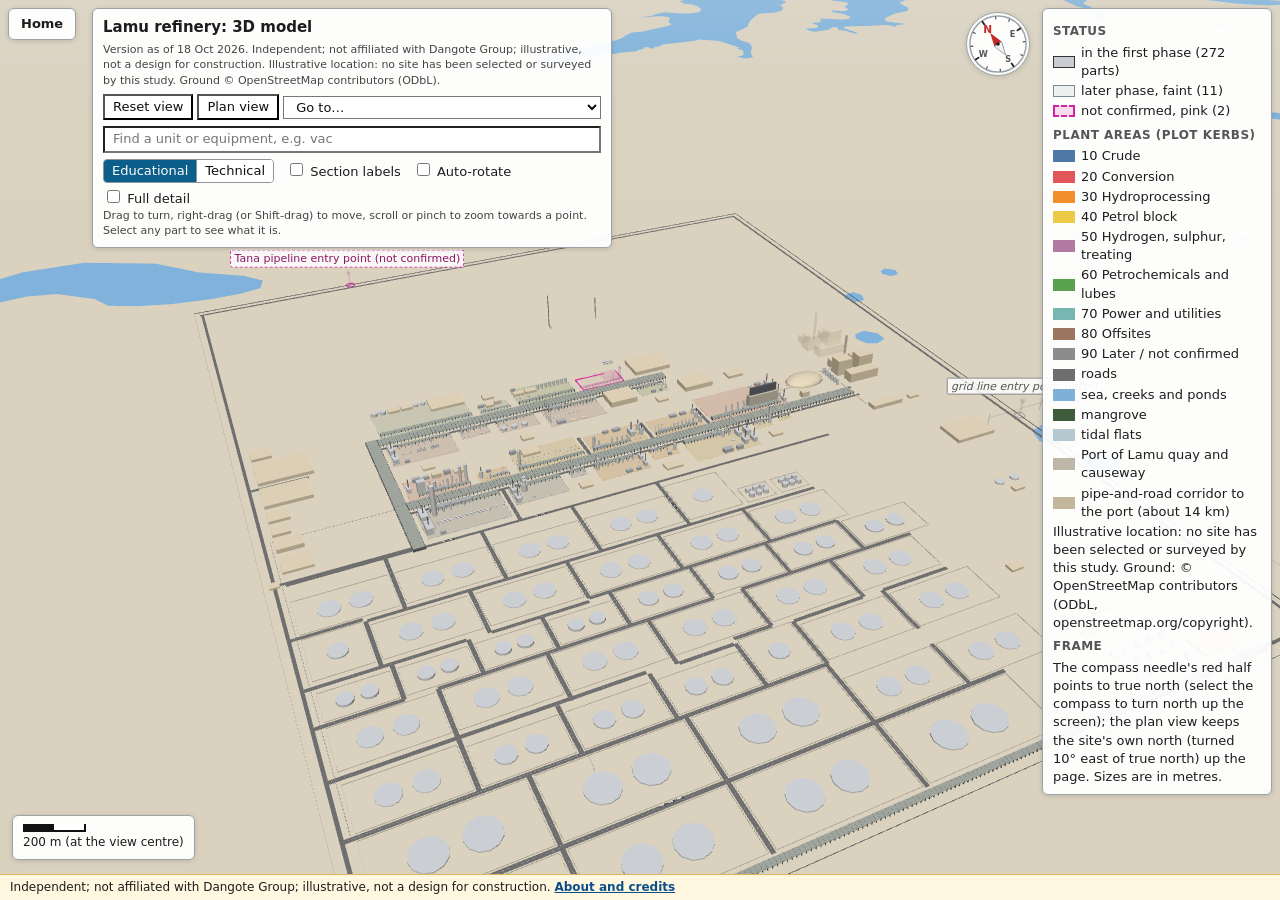
==== commit 07f7ae81: "3D page: a real compass; select it to face north Co-Authored-By: Claude Opus 5.5 <noreply@anthropic." ====
--- a/3d/index.html
+++ b/3d/index.html
@@ -77,7 +77,21 @@
           font-weight: 600; margin-right: 6px; vertical-align: 1px; white-space: nowrap; }
   h2 .chip { text-transform: none; letter-spacing: 0; margin-left: 6px; }
   .chip.basis { background: var(--basis); } .chip.est { background: var(--est); } .chip.rough { background: var(--rough); }
-  #north { position: absolute; right: 250px; top: 12px; width: 64px; height: 64px; }
+  #north { position: absolute; right: 250px; top: 12px; width: 64px; height: 64px; padding: 0; margin: 0;
+           border: 1px solid var(--line); border-radius: 50%; background: var(--panel); cursor: pointer;
+           box-shadow: 0 1px 5px rgba(0,0,0,0.15); color: var(--ink); -webkit-tap-highlight-color: transparent; }
+  #north svg { display: block; width: 100%; height: 100%; }
+  #north .rim { fill: none; stroke: var(--line); stroke-width: 1.5; }
+  #north .tick { stroke: var(--muted); stroke-width: 1.2; stroke-linecap: round; }
+  #north .tick.major { stroke: var(--ink); stroke-width: 1.8; }
+  #north text { font: 600 8.5px system-ui, "Segoe UI", Arial, sans-serif; fill: var(--muted); text-anchor: middle;
+                dominant-baseline: central; }
+  #north text.n { font-size: 11px; font-weight: 700; fill: #c62828; }
+  #north .nhalf { fill: #c62828; } #north .shalf { fill: #f2f3f4; stroke: #8a949a; stroke-width: 0.8; }
+  #north .pin { fill: var(--ink); }
+  #north:hover { background: #fff; border-color: #0b5f8a; box-shadow: 0 1px 7px rgba(0,0,0,0.25); }
+  #north:active { transform: scale(0.94); }
+  #north:focus-visible { outline: 2px solid #0b5f8a; outline-offset: 2px; }
   #scale { position: absolute; left: 12px; bottom: 14px; }
   #scale .bar { height: 6px; border: 2px solid #111; border-top: none; background:
                 linear-gradient(90deg, #111 50%, #fff 50%); }
@@ -111,7 +125,8 @@
     #legend { display: none; top: auto; bottom: 8px; left: 6px; right: 6px; width: auto; max-height: 45%; }
     #legend.open { display: block; }
     #info { left: 0; right: 0; bottom: 0; width: auto; max-height: 48%; border-radius: 10px 10px 0 0; }
-    #north { right: 8px; top: auto; bottom: 52px; width: 44px; height: 44px; }
+    #north { right: 8px; top: auto; bottom: 52px; width: 48px; height: 48px; }
+    #north text.minor { display: none; }
     #scale { left: 8px; bottom: 8px; padding: 4px 6px; }
   }
 </style>
@@ -184,11 +199,23 @@
 </div>
 <div id="legend" class="panel ui"></div>
 <div id="info" class="panel ui"></div>
-<svg id="north" class="ui" viewBox="-32 -32 64 64" aria-label="North arrow">
-  <circle r="30" fill="rgba(255,255,255,0.9)" stroke="#555"/>
-  <g id="needle"><polygon points="0,-24 8,8 0,3 -8,8" fill="#111"/>
-    <text x="0" y="-11" font-size="11" text-anchor="middle" fill="#fff" font-weight="bold">N</text></g>
-</svg>
+<button id="north" class="ui" type="button" aria-label="Face north" title="Select to face north">
+ <svg viewBox="-32 -32 64 64" aria-hidden="true" focusable="false">
+  <circle class="rim" r="29"/>
+  <g id="needle">
+    <line class="tick major" y1="-28" y2="-24.5"/><line class="tick major" y1="-28" y2="-24.5" transform="rotate(90)"/>
+    <line class="tick major" y1="-28" y2="-24.5" transform="rotate(180)"/><line class="tick major" y1="-28" y2="-24.5" transform="rotate(270)"/>
+    <line class="tick" y1="-28" y2="-26" transform="rotate(30)"/><line class="tick" y1="-28" y2="-26" transform="rotate(60)"/>
+    <line class="tick" y1="-28" y2="-26" transform="rotate(120)"/><line class="tick" y1="-28" y2="-26" transform="rotate(150)"/>
+    <line class="tick" y1="-28" y2="-26" transform="rotate(210)"/><line class="tick" y1="-28" y2="-26" transform="rotate(240)"/>
+    <line class="tick" y1="-28" y2="-26" transform="rotate(300)"/><line class="tick" y1="-28" y2="-26" transform="rotate(330)"/>
+    <polygon class="nhalf" points="0,-14 4.5,0 -4.5,0"/><polygon class="shalf" points="0,14 4.5,0 -4.5,0"/>
+  </g>
+  <circle class="pin" r="1.8"/>
+  <text class="n" x="0" y="-18.5" data-d="0">N</text><text class="minor" x="18.5" y="0" data-d="90">E</text>
+  <text class="minor" x="0" y="18.5" data-d="180">S</text><text class="minor" x="-18.5" y="0" data-d="270">W</text>
+ </svg>
+</button>
 <div id="scale" class="panel ui"><div class="bar" id="bar"></div><div class="txt" id="scaletxt"></div></div>
 <div id="tip" class="ui"></div>
 <div id="caption"></div>
@@ -1025,7 +1052,7 @@
               "© OpenStreetMap contributors (ODbL, openstreetmap.org/copyright).</div>");
   }
   html.push("<h2>Frame</h2><div>" + (PRIVATE ? "Grid " + cell + " m. " : "") +
-            (S.frame ? "The arrow points to true north; the plan view keeps the site's own north (turned " +
+            (S.frame ? "The compass needle's red half points to true north (select the compass to turn north up the screen); the plan view keeps the site's own north (turned " +
              S.frame.bearing_deg + "° east of true north) up the page. Sizes are in metres."
              : "North is up the page in plan view. Sizes are in metres.") + "</div>");
   leg.innerHTML = html.join("");
@@ -1227,7 +1254,10 @@
   var down = null;
   renderer.domElement.addEventListener("pointerdown", function (ev) { down = [ev.clientX, ev.clientY]; });
   renderer.domElement.addEventListener("pointerup", function (ev) {
-    if (down && Math.abs(ev.clientX - down[0]) + Math.abs(ev.clientY - down[1]) < 6) show(hit(ev));
+    if (down && Math.abs(ev.clientX - down[0]) + Math.abs(ev.clientY - down[1]) < 6) {
+      show(hit(ev));
+      if (picked && spin.checked) centreOnPicked();
+    }
     down = null;
   });
   renderer.domElement.addEventListener("pointermove", function (ev) {
@@ -1255,7 +1285,7 @@
   });
   function setCam(eye, target) {
     camera.position.copy(P(eye[0], eye[1], eye[2])); controls.target.copy(P(target[0], target[1], target[2]));
-    camera.up.set(0, 1, 0); controls.update();
+    camera.up.set(0, 1, 0); turn = null; controls.update();
   }
   function frame(b, az, el, k, th) { var v = frameView(b, az, el, k, th); setCam(v[0], v[1]); }
   function frameView(b, az, el, k, th) {
@@ -1402,7 +1432,7 @@
     if (k < 1 && dp * k < 4) k = Math.min(1, 4 / Math.max(dp, 1e-6));
     if (k > 1 && d * k > controls.maxDistance) k = Math.max(1, controls.maxDistance / Math.max(d, 1e-6));
     if (Math.abs(k - 1) < 1e-4) return;
-    flight = null;
+    flight = null; glide = null; turn = null;
     camera.position.sub(pt).multiplyScalar(k).add(pt);
     controls.target.sub(pt).multiplyScalar(k).add(pt);
     if (camera.position.y < 1.2) camera.position.y = 1.2;
@@ -1436,7 +1466,7 @@
   function flyTo(view) {
     flight = {t0: performance.now(), p0: camera.position.clone(), q0: controls.target.clone(),
               p1: P(view[0][0], view[0][1], view[0][2]), q1: P(view[1][0], view[1][1], view[1][2])};
-    redraw();
+    turn = null; redraw();
   }
   function flightStep() {
     if (!flight) return;
@@ -1444,7 +1474,19 @@
     camera.position.lerpVectors(flight.p0, flight.p1, e); controls.target.lerpVectors(flight.q0, flight.q1, e);
     if (u >= 1) flight = null;
   }
-  controls.addEventListener("start", function () { flight = null; });
+  var glide = null;
+  function glideTo(c) {
+    glide = {t0: performance.now(), d: c.clone().sub(controls.target), done: new THREE.Vector3()};
+    turn = null; redraw();
+  }
+  function glideStep() {
+    if (!glide) return;
+    var u = Math.min(1, (performance.now() - glide.t0) / 900), e = u * u * (3 - 2 * u);
+    var step = glide.d.clone().multiplyScalar(e).sub(glide.done);
+    camera.position.add(step); controls.target.add(step); glide.done.add(step);
+    if (u >= 1) glide = null;
+  }
+  controls.addEventListener("start", function () { flight = null; glide = null; });
   function bearing() {
     var v = camera.position.clone().sub(controls.target);
     return Math.atan2(v.x, -v.z) * 180 / Math.PI;
@@ -1459,7 +1501,33 @@
   setMode(MODE);
   var spin = document.getElementById("spin");
   controls.autoRotateSpeed = 0.8;
-  spin.onchange = function () { controls.autoRotate = spin.checked; redraw(); };
+  function centreOnPicked() {
+    if (!picked) return;
+    var o = selObject(picked), b = pickedBox || (o && new THREE.Box3().setFromObject(o));
+    if (b && !b.isEmpty()) glideTo(b.getCenter(new THREE.Vector3()));
+  }
+  spin.onchange = function () { controls.autoRotate = spin.checked; if (spin.checked) centreOnPicked(); redraw(); };
+  var turn = null;
+  function faceNorth() {
+    if (spin.checked) { spin.checked = false; controls.autoRotate = false; }
+    flight = null; glide = null;
+    controls.enableDamping = false; controls.update(); controls.enableDamping = true;
+    var s = new THREE.Spherical().setFromVector3(camera.position.clone().sub(controls.target));
+    var goal = Math.atan2(-TN[0], TN[1]);
+    var d = goal - s.theta;
+    d = Math.atan2(Math.sin(d), Math.cos(d));
+    turn = {t0: performance.now(), s: s, theta0: s.theta, d: d, target: controls.target.clone()};
+    redraw();
+  }
+  function turnStep() {
+    if (!turn) return;
+    var u = Math.min(1, (performance.now() - turn.t0) / 500), e = u * u * (3 - 2 * u);
+    turn.s.theta = turn.theta0 + turn.d * e;
+    camera.position.copy(turn.target).add(new THREE.Vector3().setFromSpherical(turn.s));
+    if (u >= 1) turn = null;
+  }
+  document.getElementById("north").addEventListener("click", faceNorth);
+  controls.addEventListener("start", function () { turn = null; });
   var fullBox = document.getElementById("fulldetail"), ALL_DETAIL = false;
   fullBox.onchange = function () {
     ALL_DETAIL = fullBox.checked;
@@ -1547,21 +1615,29 @@
     if (ev.key === "Escape" && picked && document.activeElement !== findEl) show(null); });
   function resize() {
     var w = host.clientWidth, h = host.clientHeight;
+    if (!w || !h) return;
     renderer.setSize(w, h); camera.aspect = w / h; camera.updateProjectionMatrix(); placeInfo(); redraw();
   }
   window.addEventListener("resize", resize);
-  var needle = document.getElementById("needle"), bar = document.getElementById("bar"),
-      stxt = document.getElementById("scaletxt");
+  if (window.ResizeObserver && !CLEAN) new ResizeObserver(function () { resize(); }).observe(host);
+  var compass = document.getElementById("north"), needle = document.getElementById("needle"),
+      points = compass.querySelectorAll("text"), bar = document.getElementById("bar"), stxt = document.getElementById("scaletxt");
+  var TN = S.frame ? S.frame.north_site : [0, 1];
   function toScreen(v) {
     var p = v.clone().project(camera);
     return [(p.x + 1) / 2 * host.clientWidth, (1 - p.y) / 2 * host.clientHeight, p.z];
   }
   function overlays() {
-    if (CLEAN) return;
-    var tn = S.frame ? S.frame.north_site : [0, 1];
-    var t = controls.target, a = toScreen(t), b = toScreen(t.clone().add(new THREE.Vector3(tn[0] * size / 10, 0, -tn[1] * size / 10)));
-    var ang = Math.atan2(b[0] - a[0], -(b[1] - a[1])) * 180 / Math.PI;
-    needle.setAttribute("transform", "rotate(" + ang.toFixed(1) + ")");
+    if (CLEAN || !host.clientWidth || !host.clientHeight) return;
+    var t = controls.target, m = camera.matrixWorld.elements, hx = m[4] - m[8], hz = m[6] - m[10];
+    var ang = -Math.atan2(hx * TN[1] + hz * TN[0], hx * TN[0] - hz * TN[1]) * 180 / Math.PI;
+    if (isFinite(ang)) {
+      needle.setAttribute("transform", "rotate(" + ang.toFixed(1) + ")");
+      for (var i = 0; i < points.length; i++) {
+        var d = rad(ang + +points[i].getAttribute("data-d"));
+        points[i].setAttribute("x", (18.5 * Math.sin(d)).toFixed(2)); points[i].setAttribute("y", (-18.5 * Math.cos(d)).toFixed(2));
+      }
+    }
     var dist = camera.position.distanceTo(t);
     var mpp = 2 * dist * Math.tan(camera.fov * Math.PI / 360) / host.clientHeight;
     var raw = 140 * mpp, p10 = Math.pow(10, Math.floor(Math.log10(raw))), nice = p10;
@@ -1616,11 +1692,11 @@
   function redraw() { if (!pending) { pending = true; requestAnimationFrame(frame0); } }
   function frame0() {
     pending = false;
-    flightStep();
-    var moving = controls.update() || !!flight;
+    flightStep(); glideStep(); turnStep();
+    var moving = controls.update() || !!flight || !!glide || !!turn;
     if (camera.position.y < 1.2) { camera.position.y = 1.2; }
     render(moving && slow ? MOVE_FAR_D : FAR_D);
-    if (moving || flight) redraw();
+    if (moving || flight || glide || turn) redraw();
   }
   controls.addEventListener("change", redraw);
   all.addEventListener("change", redraw);
@@ -1671,7 +1747,7 @@
   FILM.load(window.FILM_PATH);
   var V2 = null, IMG = {}, imgWait = 0, fx = {};
   var SKY_NEAR_K = 0;
-  var SVGNS = document.getElementById("north").namespaceURI;
+  var SVGNS = document.querySelector("#north svg").namespaceURI;
   FILM.image = function (name, url, corners, order, maskUrl) {
     imgWait++;
     var tex = new THREE.TextureLoader().load(url, function () { imgWait--; redraw(); },
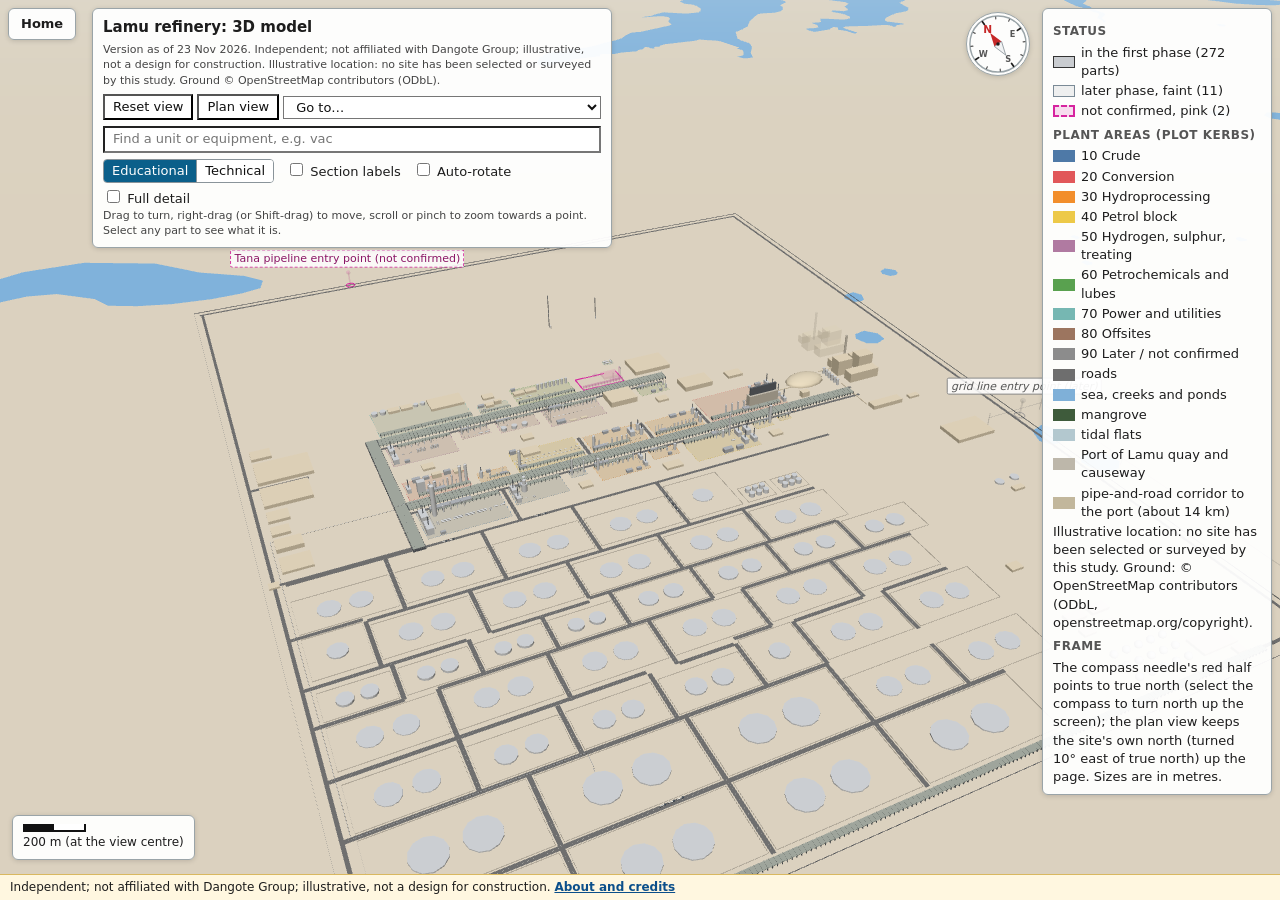
==== commit ad187ff4: "Process flow sheets you can explore, with DEXPI 2.0.1 files; home page previews; site as of 23 Nov 2" ====
--- a/3d/index.html
+++ b/3d/index.html
@@ -179,7 +179,7 @@
 <a id="home" class="panel ui" href="../index.html" title="Back to the Lamu site home page">Home</a>
 <div id="head" class="panel ui">
   <h1>Lamu refinery: 3D model</h1>
-  <div class="stamp">Version as of 18 Oct 2026. Independent; not affiliated with Dangote Group; illustrative, not a design for construction. Illustrative location: no site has been selected or surveyed by this study. Ground © OpenStreetMap contributors (ODbL).</div>
+  <div class="stamp">Version as of 23 Nov 2026. Independent; not affiliated with Dangote Group; illustrative, not a design for construction. Illustrative location: no site has been selected or surveyed by this study. Ground © OpenStreetMap contributors (ODbL).</div>
   <div class="tools">
     <button id="reset" type="button">Reset view</button>
     <button id="plan" type="button">Plan view</button>
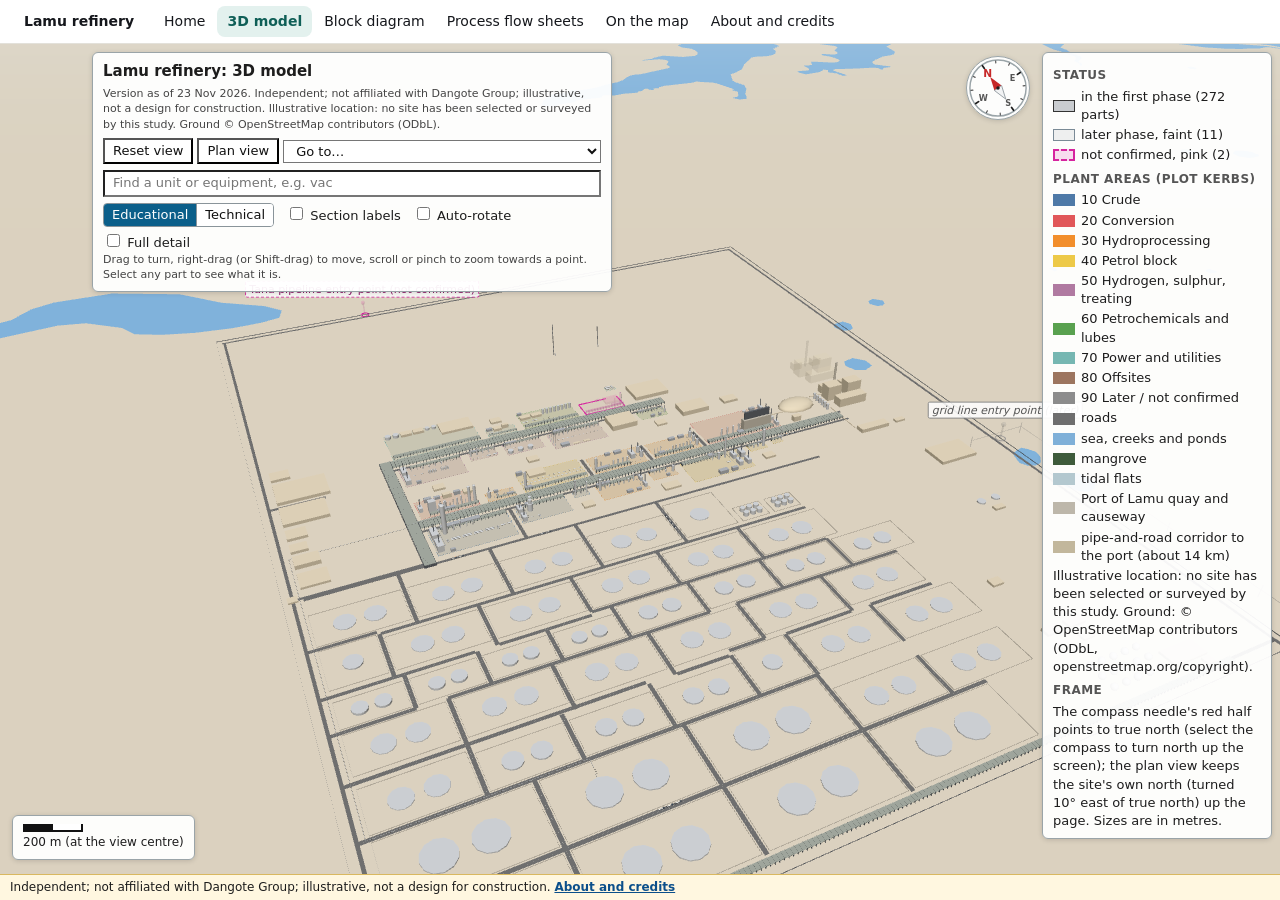
==== commit 6e8bb070: "One site menu on every page; flow sheets offer the drawing (SVG) only; map banner no longer covers t" ====
--- a/3d/index.html
+++ b/3d/index.html
@@ -172,11 +172,25 @@
     body.key-open #scale { display: none; }
   }
 </style>
+<style>
+  :root { --sitebar: 44px; }
+  #sitebar { box-sizing: border-box; display: flex; align-items: center; gap: 2px; height: var(--sitebar); margin: 0;
+             padding: 0 14px; flex: none; background: #fff; border-bottom: 1px solid #e3e1da; overflow-x: auto;
+             white-space: nowrap; scrollbar-width: none; font: 14px/1.2 system-ui, "Segoe UI", Arial, sans-serif; }
+  #sitebar a { flex: none; text-decoration: none; color: #15171c; padding: 7px 10px; border-radius: 8px; font-weight: 500; }
+  #sitebar a:hover, #sitebar a:focus-visible { background: #f1efe9; }
+  #sitebar a.sb-brand { font-weight: 700; margin-right: 8px; }
+  #sitebar a[aria-current] { color: #0f5f57; background: #e3f1ee; font-weight: 600; }
+  body.pubfixed #sitebar { position: fixed; top: 0; left: 0; right: 0; z-index: 3000; }
+  body.pubfixed { margin-top: var(--sitebar); height: calc(100% - var(--pubbar) - var(--sitebar)); }
+</style>
 </head>
 <body class="pubfixed">
+<nav id="sitebar" aria-label="Site"><a class="sb-brand" href="../index.html">Lamu refinery</a><a href="../index.html">Home</a><a href="../3d/index.html" aria-current="page">3D model</a><a href="../blocks/index.html">Block diagram</a><a href="../pfds/index.html">Process flow sheets</a><a href="../map/index.html">On the map</a><a href="../about.html">About and credits</a></nav>
+
 <div id="view"></div>
 <div id="labels" class="ui"></div>
-<a id="home" class="panel ui" href="../index.html" title="Back to the Lamu site home page">Home</a>
+
 <div id="head" class="panel ui">
   <h1>Lamu refinery: 3D model</h1>
   <div class="stamp">Version as of 23 Nov 2026. Independent; not affiliated with Dangote Group; illustrative, not a design for construction. Illustrative location: no site has been selected or surveyed by this study. Ground © OpenStreetMap contributors (ODbL).</div>
